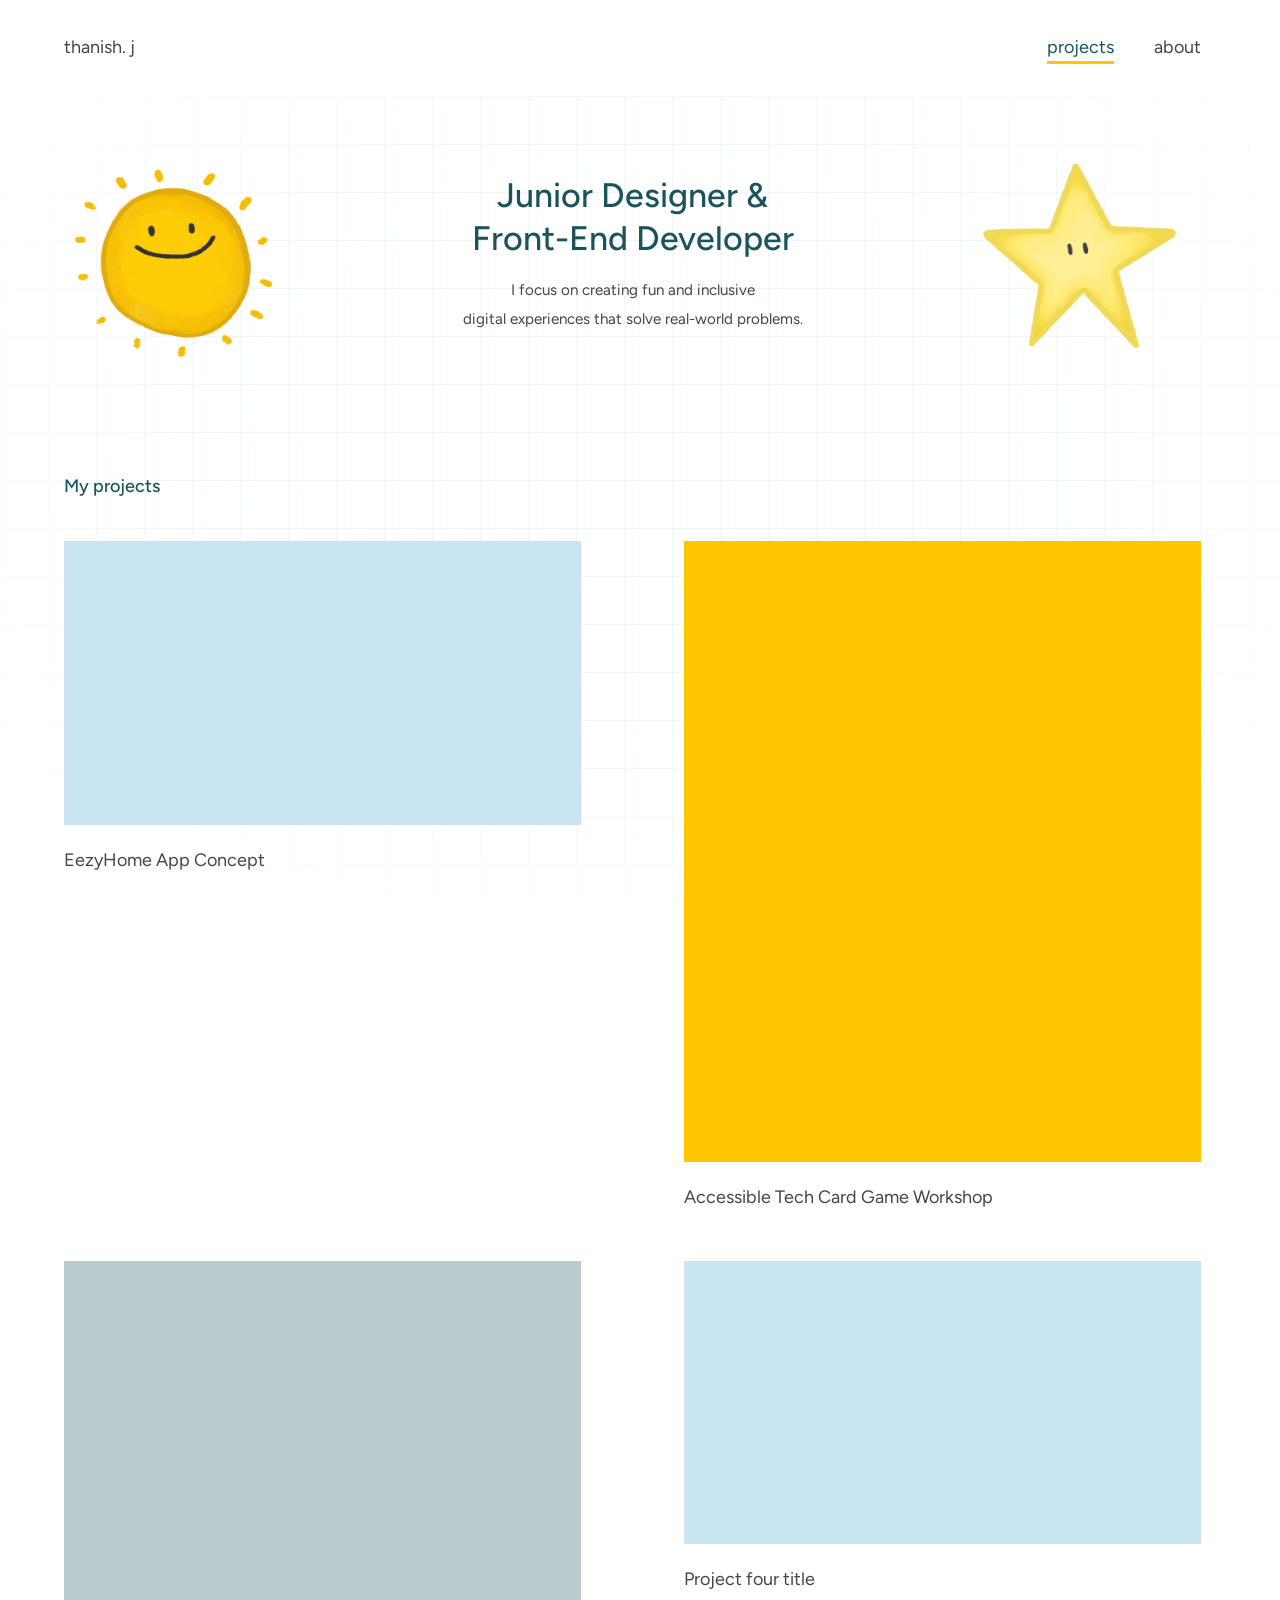
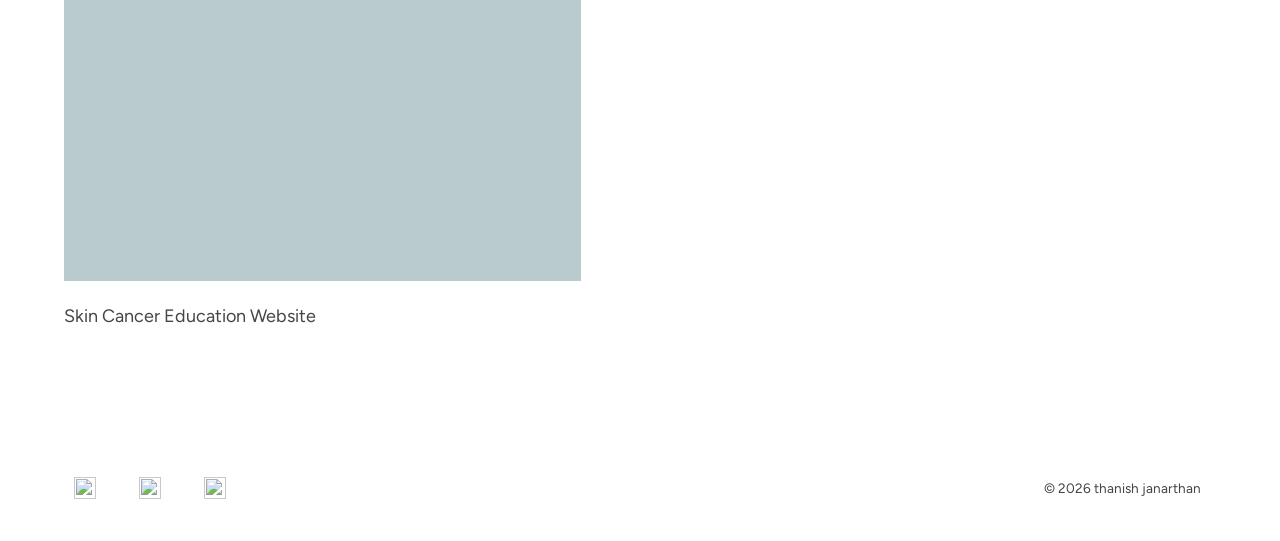
==== web-files/index.html @ 4ce2ab40 "added third project" ====
<!DOCTYPE html>
<html lang="en">
<head>
  <meta charset="UTF-8">
  <meta name="viewport" content="width=device-width, initial-scale=1">
  <title>Thanish Janarthan</title>
  <meta name="description" content="Portfolio 2026 - Thanish Janarthan">
  <link rel="preconnect" href="https://fonts.googleapis.com">
  <link rel="preconnect" href="https://fonts.gstatic.com" crossorigin>
  <link href="https://fonts.googleapis.com/css2?family=Figtree:ital,wght@0,300..900;1,300..900&family=Google+Sans:ital,opsz,wght@0,17..18,400..700;1,17..18,400..700&display=swap" rel="stylesheet">
  <link rel="stylesheet" href="style.css">
  <script>document.documentElement.classList.add('js');</script>
</head>
<body>

  <header class="top">
    <a class="name" href="index.html">Thanish. J</a>
    <button type="button" class="nav-toggle" aria-expanded="false" aria-controls="site-nav" aria-label="Menu"><span class="bars" aria-hidden="true"></span></button>
    <nav id="site-nav" aria-label="Main">
      <a href="index.html#work" aria-current="page">Projects</a>
      <a href="about.html">About</a>
    </nav>
  </header>

  <main>

    <section class="hero">
      <div class="art" role="img" aria-label="Left illustration placeholder"><img src="images/sun.png" alt="" /></div>
      <div class="hero-text">
        <h1>Junior Designer & <br> Front-End Developer</h1>
        <p>I focus on creating fun and inclusive <br>digital experiences that solve real-world problems.</p>
      </div>
      <div class="art" role="img" aria-label="Right illustration placeholder"><img src="images/star.png" alt="" /></div>
    </section>

    <section id="work" class="work">
      <h2 class="label">My projects</h2>
      <div class="projects">
        <a class="project" href="project-1.html">
          <div class="thumb wide" role="img" aria-label="EezyHome cover"></div>
          <p class="caption">EezyHome App Concept</p>
        </a>
        <a class="project" href="project-2.html">
          <div class="thumb tall" role="img" aria-label="Card game workshop cover"></div>
          <p class="caption">Accessible Tech Card Game Workshop</p>
        </a>
        <a class="project" href="project-3.html">
          <div class="thumb tall teal" role="img" aria-label="Skin cancer education website cover"></div>
          <p class="caption">Skin Cancer Education Website</p>
        </a>
        <a class="project" href="project-4.html">
          <div class="thumb wide" role="img" aria-label="Project four cover"></div>
          <p class="caption">Project four title</p>
        </a>
      </div>
    </section>

  </main>

  <footer class="foot">
    <ul class="social">
      <li><a href="#" aria-label="LinkedIn"><img src="images/logos/linkedin.svg" alt="" width="22" height="22"></a></li>
      <li><a href="#" aria-label="GitHub"><img src="images/logos/github.svg" alt="" width="22" height="22"></a></li>
      <li><a href="mailto:thanishwarj@gmail.com" aria-label="Email"><img src="images/logos/email.svg" alt="" width="22" height="22"></a></li>
    </ul>
    <p>© 2026 Thanish Janarthan</p>
  </footer>

  <script src="nav.js" defer></script>
</body>
</html>
---- web-files/style.css ----
:root {
  --bg: #ffffff;
  --ink: #454545;
  --accent: #1a535c;                /* headings, active links */
  --accent-text: #1a535c;
  --blue: #3da5d9;
  --gold: #fec601;
  --grey: #454545;
  --tint: #c9e5f4;
  --max: 72rem; /* content width */
  --pad: max(clamp(1.25rem, 4vw, 2.75rem), calc((100vw - var(--max)) / 2));
  --display: "Figtree", system-ui, -apple-system, "Segoe UI", sans-serif;   /* h1, h2, big numbers */
  --alt: "Figtree", system-ui, sans-serif;                      /* h3, h4 */
  --body: "Figtree", system-ui, -apple-system, "Segoe UI", sans-serif;
}

/* @media (prefers-color-scheme: dark) {
  :root {
    --bg: #123d44;
    --ink: #f5f5f5;
    --accent: #8fd0f0;
    --accent-text: #8fd0f0;
    --grey: #f5f5f5;
    --tint: #1a535c;
  }
} */

*, *::before, *::after { box-sizing: border-box; }
html { scroll-behavior: smooth; scrollbar-gutter: stable; -webkit-text-size-adjust: 100%; }

body {
  min-height: 100vh;
  min-height: 100dvh;
  display: flex;
  flex-direction: column;
  margin: 0;
  background: var(--bg);
  color: var(--ink);
  font-family: var(--body);
  font-size: 1rem;
  line-height: 1.7;
}


/* Animated background: faint grid that slowly drifts.
   Swap to notebook lines by adding class="bg-notebook" to <body>. */
body { position: relative; isolation: isolate; }
body::before {
  content: "";
  position: fixed; inset: 0; z-index: -1;
  pointer-events: none;
  --cell: 48px;
  background-image:
    linear-gradient(to right, color-mix(in srgb, var(--blue) 10%, transparent) 1px, transparent 1px),
    linear-gradient(to bottom, color-mix(in srgb, var(--blue) 10%, transparent) 1px, transparent 1px);
  background-size: var(--cell) var(--cell);
  animation: drift 40s linear infinite;
  /* fade toward the edges so text stays easy to read */
  -webkit-mask-image: radial-gradient(ellipse at center, #000 35%, transparent 95%);
          mask-image: radial-gradient(ellipse at center, #000 35%, transparent 95%);
}
@keyframes drift {
  from { background-position: 0 0, 0 0; }
  to   { background-position: var(--cell) var(--cell), var(--cell) var(--cell); }
}

/* Notebook variant: ruled lines with a margin line */
body.bg-notebook::before {
  --cell: 36px;
  background-image:
    linear-gradient(to right, transparent calc(var(--pad) - 14px), color-mix(in srgb, #e5484d 35%, transparent) calc(var(--pad) - 14px), color-mix(in srgb, #e5484d 35%, transparent) calc(var(--pad) - 13px), transparent calc(var(--pad) - 13px)),
    linear-gradient(to bottom, transparent calc(var(--cell) - 1px), color-mix(in srgb, var(--blue) 14%, transparent) calc(var(--cell) - 1px));
  background-size: 100% 100%, 100% var(--cell);
  animation: rule-drift 30s linear infinite;
  -webkit-mask-image: none;
          mask-image: none;
}
@keyframes rule-drift {
  from { background-position: 0 0, 0 0; }
  to   { background-position: 0 0, 0 var(--cell); }
}

main { flex: 1; }
.foot { margin-top: auto; }
a { color: inherit; text-decoration: none; }
a:focus-visible { outline: 2px solid var(--accent); outline-offset: 4px; }
p { margin: 0 0 1rem; }
h3, h4 { font-family: var(--alt); }
ul { list-style: none; margin: 0; padding: 0; }

/* Header */
.top {
  display: flex; justify-content: space-between; align-items: center;
  padding: 1.5rem var(--pad);
  text-transform: lowercase;
}
.top nav { display: flex; gap: clamp(1.25rem, 5vw, 2.5rem); }
.top a { padding: .5rem 0; font-weight: 400; font-size: 1.125rem; }
.top a:hover { color: var(--accent-text); }
.top nav a[aria-current="page"] {
  color: var(--accent-text);
  text-decoration: underline 3px var(--gold);
  text-underline-offset: 8px;
}

/* Section label: "+ SELECTED WORK" with corner arrow */
.label {
  display: flex; align-items: center; gap: .5rem;
  margin: 0 0 2.5rem;
  font-family: var(--body); font-weight: 500; font-size: 1.125rem;
  text-transform: none; color: var(--accent-text);
}

/* Hero */
.hero {
  display: flex; align-items: center; justify-content: space-between;
  gap: 2rem;
  padding: clamp(1.5rem, 5vw, 3.5rem) var(--pad) clamp(3rem, 8vw, 6rem);
}
.hero-text { flex: 1 1 32rem; max-width: 28rem; margin: 0 auto; text-align: center; }
.hero h1 {
  margin: 0 0 1rem;
  font-family: var(--display); font-weight: 500;
  font-size: clamp(1.5rem, 3vw, 2.125rem); line-height: 1.25;
  color: var(--accent);
}
.hero p { font-size: .95rem; line-height: 1.9; color: var(--grey); }

.art {
  flex: 0 0 clamp(8rem, 18vw, 14rem);
  aspect-ratio: 1;
  display: grid; place-items: center; text-align: center;
}
.art img { width: 100%; display: block; }

/* Projects */
.work { padding: 0 var(--pad) clamp(4rem, 9vw, 7rem); }
.projects { display: grid; grid-template-columns: 1fr 1fr; gap: 3rem clamp(2rem, 8vw, 7rem); align-items: start; }
.thumb { width: 100%; background: var(--tint); transition: opacity .2s; }
.thumb.wide { aspect-ratio: 480 / 263; }
.thumb.tall { aspect-ratio: 350 / 420; width: 100%; background: var(--gold); }
.thumb.teal { background: color-mix(in srgb, var(--accent) 30%, var(--bg)); }
.thumb img { width: 100%; height: 100%; object-fit: cover; display: block; }
.project:hover .caption { text-decoration: underline 3px var(--gold); text-underline-offset: 6px; }
.caption { margin: 1.25rem 0 0; font-size: 1.125rem; text-transform: none; }

/* Footer */
.foot {
  display: flex; flex-wrap: wrap; justify-content: space-between; gap: 1rem;
  padding: 1.5rem var(--pad) 2rem;
  font-size: .85rem; text-transform: lowercase;
  background-color: var(--bg);
}
.foot ul { display: flex; gap: 1.5rem; }
.foot { align-items: center; }
.foot .social { align-items: center; }
.foot .social a { display: inline-flex; padding: .6rem; }
.foot .social img { width: 22px; height: 22px; display: block; opacity: .85; transition: transform .2s, opacity .2s; }
.foot .social a:hover img, .foot .social a:focus-visible img { transform: translateY(-2px); opacity: 1; }
.foot p { margin: 0; }
.foot a:hover { color: var(--accent-text); }

/* About page */
.about {
  align-content: start;
  display: grid; grid-template-columns: minmax(0, 40rem) 1fr; gap: 3rem;
  padding: clamp(1.5rem, 4vw, 3rem) var(--pad) 5rem;
}
.about h1 {
  margin: 0 0 1.5rem;
  font-family: var(--display); font-weight: 400;
  font-size: clamp(1.75rem, 4vw, 2.25rem); line-height: 1.2;
  color: var(--accent);
}

.about-text { display: flex; flex-direction: column; justify-content: center; }

.about-text p { line-height: 1.8; }
.touch { margin-top: 3.5rem; margin-bottom: 1rem; }
.links { display: flex; flex-wrap: wrap; gap: 1.25rem; }
.links a { color: var(--accent-text); }
.links a:hover { text-decoration: underline 3px var(--gold); text-underline-offset: 5px; }
.links .resume { font-weight: 700;}

/* Photo placeholder */
.portrait { justify-self: center;}
.portrait-ph, .portrait img {
  width: 100%; aspect-ratio: 7 / 8;
  display: grid; place-items: center;
  object-fit: cover;
}



/* ===== Case study pages ===== */
.cs-hero { padding: clamp(1.5rem, 4vw, 3rem) var(--pad) 2rem; }
.cs-hero .eyebrow { margin: 0 0 .75rem; color: var(--accent-text); }
.cs-hero h1 {
  margin: 0 0 1rem; max-width: 20ch;
  font-family: var(--display); font-weight: 400;
  font-size: clamp(2rem, 5vw, 3.25rem); line-height: 1.1;
  color: var(--accent);
}
.cs-sub { max-width: 40rem; margin: 0; font-size: 1.25rem; line-height: 1.6; }

.facts {
  display: grid; grid-template-columns: repeat(4, 1fr); gap: 1.5rem;
  margin: 2.5rem 0 0; padding: 1.5rem 0;
}
.facts dt { margin: 0 0 .15rem; font-size: .85rem; color: var(--accent-text); }
.facts dd { margin: 0; }

.tldr {
  margin: 2rem 0 0; max-width: 46rem;
  padding: 1rem 1.25rem;
  background: color-mix(in srgb, var(--gold) 20%, var(--bg));
  border-left: 4px solid var(--gold);
  font-size: 1.125rem; line-height: 1.6;
}
.tldr strong { font-family: var(--display); font-weight: 500; color: var(--accent); }

/* Image placeholders (swap for <img>) */
.ph, .shot img, .cs-cover img {
  display: grid; place-items: center; width: 100%;
  background: var(--tint); color: var(--accent-text); font-size: .85rem;
  object-fit: cover;
}
.cs-cover { margin: 0; padding: 0 var(--pad) 1rem; }
.cs-cover .ph, .cs-cover img { aspect-ratio: 16 / 9; }
.shot { margin: 0; }
.shot .ph, .shot img { aspect-ratio: 4 / 3; }
.shot figcaption { margin-top: .5rem; font-size: .9rem; color: var(--grey); }

/* Sections: heading on the left, content on the right (easy to scan) */
.cs-section {
  display: grid; grid-template-columns: 11rem minmax(0, 1fr); gap: 2rem;
  padding: 2.5rem var(--pad);
}
.cs-section > h2 {
  margin: 0; font-family: var(--display); font-weight: 500;
  font-size: 1.25rem; line-height: 1.3; color: var(--accent);
}
.cs-body { max-width: 44rem; }
.cs-body > p { line-height: 1.8; }
.cs-body ul { margin: 0 0 1rem; }
.cs-body li { position: relative; padding-left: 1.25rem; margin-bottom: .6rem; line-height: 1.7; }
.cs-body li::before { content: ""; position: absolute; left: 0; top: .7em; width: .5rem; height: .5rem; border-radius: 50%; background: var(--gold); }
.quote { margin: 1.25rem 0 0; padding-left: 1.25rem; border-left: 4px solid var(--blue); font-size: 1.125rem; }

/* Process steps */
.steps { display: grid; grid-template-columns: repeat(2, 1fr); gap: 1.25rem; counter-reset: step; }
.step { counter-increment: step; padding: 1.25rem; background: var(--bg); border: 1px solid color-mix(in srgb, var(--ink) 15%, transparent); }
.step::before {
  content: counter(step);
  display: grid; place-items: center; width: 2rem; height: 2rem; margin-bottom: .75rem;
  border-radius: 50%; background: var(--gold); color: #1a1a1a; font-family: var(--display);
}
.step h3 { margin: 0 0 .25rem; font-family: var(--alt); font-weight: 400; font-size: 1.125rem; color: var(--accent); }
.step p { margin: 0; line-height: 1.6; }

.shots { display: grid; grid-template-columns: repeat(2, 1fr); gap: 1.25rem; margin-bottom: 1.5rem; }

/* Results */
.stats { display: grid; grid-template-columns: repeat(3, 1fr); gap: 1.25rem; margin-bottom: 1.25rem; }
.stat { padding: 1.25rem; background: var(--bg); border: 1px solid color-mix(in srgb, var(--ink) 15%, transparent); }
.stat strong { display: block; font-family: var(--display); font-weight: 400; font-size: 2.25rem; line-height: 1.1; color: var(--accent); }
.stat span { font-size: .95rem; }

/* Next project */
.cs-next { padding: 3rem var(--pad) 4rem; }
.cs-next .label { margin-bottom: 1rem; }
.cs-next a.big {
  font-family: var(--display); font-size: clamp(1.5rem, 4vw, 2.5rem); color: var(--accent);
  text-decoration: underline 3px var(--gold); text-underline-offset: 8px;
}
.cs-next .back { display: block; margin-top: 1.5rem; }

@media (max-width: 800px) {
  .facts { grid-template-columns: repeat(2, 1fr); }
  .cs-section { grid-template-columns: 1fr; gap: 1rem; }
  .steps, .shots, .stats { grid-template-columns: 1fr; }
}

@media (prefers-reduced-motion: reduce) {
  html { scroll-behavior: auto; }
  body::before { animation: none; }
  .thumb { transition: none; }
}
/* Case study modifiers */
.shots.three { grid-template-columns: repeat(3, 1fr); }
.steps.stack { grid-template-columns: 1fr; }
@media (max-width: 800px) { .shots.three { grid-template-columns: 1fr; } }

/* Arrows on the Next project section */
.cs-next a.big::after {
  content: "\2192"; display: inline-block; margin-left: .6rem;
  text-decoration: none; transition: transform .2s;
}
.cs-next a.big:hover::after, .cs-next a.big:focus-visible::after { transform: translateX(6px); }
.cs-next .back::before {
  content: "\2190"; display: inline-block; margin-right: .5rem; transition: transform .2s;
}
.cs-next .back:hover::before, .cs-next .back:focus-visible::before { transform: translateX(-6px); }
.cs-next .back:hover { color: var(--accent-text); }
@media (prefers-reduced-motion: reduce) {
  .cs-next a.big::after, .cs-next .back::before, .foot .social img { transition: none; }
}
/* Tools I use: icon buttons with a label that pops up on hover, focus or click */
.tools { display: flex; flex-wrap: wrap; gap: .75rem; margin: 0 0 1rem; }
.tool {
  position: relative;
  display: grid; place-items: center;
  width: 3.25rem; height: 3.25rem; padding: 0;
  background: var(--bg);
  border: 1px solid color-mix(in srgb, var(--ink) 18%, transparent);
  border-radius: 14px;
  cursor: pointer;
  transition: transform .2s, border-color .2s;
}
.tool:hover, .tool:focus-visible, .tool.open { transform: translateY(-2px); border-color: var(--accent); }
.tool img { display: block; width: 28px; height: 28px; }
.tool .tip {
  position: absolute; left: 50%; bottom: calc(100% + 10px);
  transform: translate(-50%, 4px);
  padding: .25rem .7rem;
  background: var(--accent); color: #fff;
  border-radius: 8px; font-family: var(--body); font-size: .85rem; line-height: 1.5; white-space: nowrap;
  opacity: 0; pointer-events: none;
  transition: opacity .15s, transform .15s;
}
.tool .tip::after {
  content: ""; position: absolute; top: 100%; left: 50%; transform: translateX(-50%);
  border: 5px solid transparent; border-top-color: var(--accent);
}
.tool:hover .tip, .tool:focus-visible .tip, .tool.open .tip { opacity: 1; transform: translate(-50%, 0); }
@media (prefers-reduced-motion: reduce) {
  .tool, .tool .tip { transition: none; }
}

/* ===== Responsive ===== */
/* Touch devices: no sticky hover state on tool buttons; tapping toggles the label */
@media (hover: none) {
  .tool:not(.open):hover { transform: none; border-color: color-mix(in srgb, var(--ink) 18%, transparent); }
  .tool:not(.open):hover .tip { opacity: 0; transform: translate(-50%, 4px); }
}

/* Tablet and phone */
@media (max-width: 800px) {
  .top { padding-top: 1rem; padding-bottom: 1rem; }

  /* Hero: two illustrations on the first row, text underneath */
  .hero { display: grid; grid-template-columns: 1fr 1fr; gap: 1rem 1.5rem; align-items: center; padding-bottom: 3rem; }
  .hero .art { width: min(7.5rem, 100%); }
  .hero .art:first-child { justify-self: start; }
  .hero .art:last-child { justify-self: end; }
  .hero-text { grid-column: 1 / -1; grid-row: 2; max-width: none; margin: 0; }

  /* Projects: single column */
  .projects { grid-template-columns: 1fr; gap: 2.5rem; }
  .thumb.tall { aspect-ratio: 4 / 3; }

  /* About: photo first, smaller */
  .about { grid-template-columns: 1fr; gap: 2rem; padding-bottom: 3.5rem; }
  .portrait { order: -1; justify-self: center; width: 100% }
  .touch { margin-top: 2.5rem; }

  /* Case studies */
  .cs-hero { padding-bottom: 1rem; }
  .facts { margin-top: 1.5rem; gap: 1.25rem 1rem; }
  .cs-section { padding-top: 1.75rem; padding-bottom: 1.75rem; }
  .cs-next { padding: 2rem var(--pad) 3rem; }

  /* Three screens: swipe sideways instead of a long stack */
  .shots.three {
    display: flex;
    gap: 1rem;
    overflow-x: auto;
    scroll-snap-type: x mandatory;

    margin-inline: calc(var(--pad) * -1);  /* cancels the section padding so the strip can reach the screen edges */
    padding: 0 var(--pad) .5rem;           /* puts the first image back in line with the h2 */
    scroll-padding-inline: var(--pad);     /* makes the snap point match, so the first image doesn't jump to the edge */
    scrollbar-width: thin;
  }

  .shots.three .shot {
    flex: 0 0 72%;
    scroll-snap-align: start;
  }
}

/* Small phones */
@media (max-width: 480px) {
  .top nav { gap: 1.25rem; }
  .tldr { font-size: 1.0625rem; padding: .9rem 1rem; }
  .stat strong { font-size: 2rem; }
  .foot { flex-direction: column; justify-content: center; text-align: center; gap: .5rem; }
  .foot ul { gap: .75rem; justify-content: center; }
}


/* ===== Hamburger menu (phones) ===== */
.top { position: relative; z-index: 20; background-color: var(--bg); }

.nav-toggle {
  display: none;
  width: 2.75rem; height: 2.75rem; margin-right: -.5rem; padding: 0;
  place-items: center;
  background: none; border: 0; color: var(--ink); cursor: pointer;
}
.nav-toggle:focus-visible { outline: 2px solid var(--accent); outline-offset: 2px; border-radius: 8px; }
.nav-toggle .bars,
.nav-toggle .bars::before,
.nav-toggle .bars::after {
  display: block; width: 1.5rem; height: 2px;
  background: currentColor; border-radius: 2px;
  transition: transform .25s, background .2s;
}
.nav-toggle .bars { position: relative; }
.nav-toggle .bars::before, .nav-toggle .bars::after { content: ""; position: absolute; left: 0; }
.nav-toggle .bars::before { top: -7px; }
.nav-toggle .bars::after  { top: 7px; }

/* Hamburger turns into an X when open */
.top.open .nav-toggle .bars { background: transparent; }
.top.open .nav-toggle .bars::before { transform: translateY(7px) rotate(45deg); }
.top.open .nav-toggle .bars::after  { transform: translateY(-7px) rotate(-45deg); }

@media (max-width: 640px) {
  /* Only collapse the menu when JavaScript is available; otherwise links stay visible */
  .js .nav-toggle { display: grid; }
  .js .top nav {
    position: absolute; top: 100%; left: 0; right: 0;
    flex-direction: column; gap: 0;
    padding: .25rem var(--pad) 1rem;
    background: var(--bg);
    border-top: 1px solid color-mix(in srgb, var(--ink) 12%, transparent);
    border-bottom: 1px solid color-mix(in srgb, var(--ink) 12%, transparent);
    box-shadow: 0 14px 24px rgba(0, 0, 0, .06);
    opacity: 0; visibility: hidden; transform: translateY(-8px);
    transition: opacity .2s, transform .2s, visibility 0s .2s;
  }
  .js .top.open nav { opacity: 1; visibility: visible; transform: none; transition-delay: 0s; }
  .js .top nav a { padding: .9rem 0; font-size: 1.125rem; }
  /* .js .top nav a + a { border-top: 1px solid color-mix(in srgb, var(--ink) 10%, transparent); } */
}

@media (prefers-reduced-motion: reduce) {
  .nav-toggle .bars, .nav-toggle .bars::before, .nav-toggle .bars::after,
  .js .top nav { transition: none; }
}
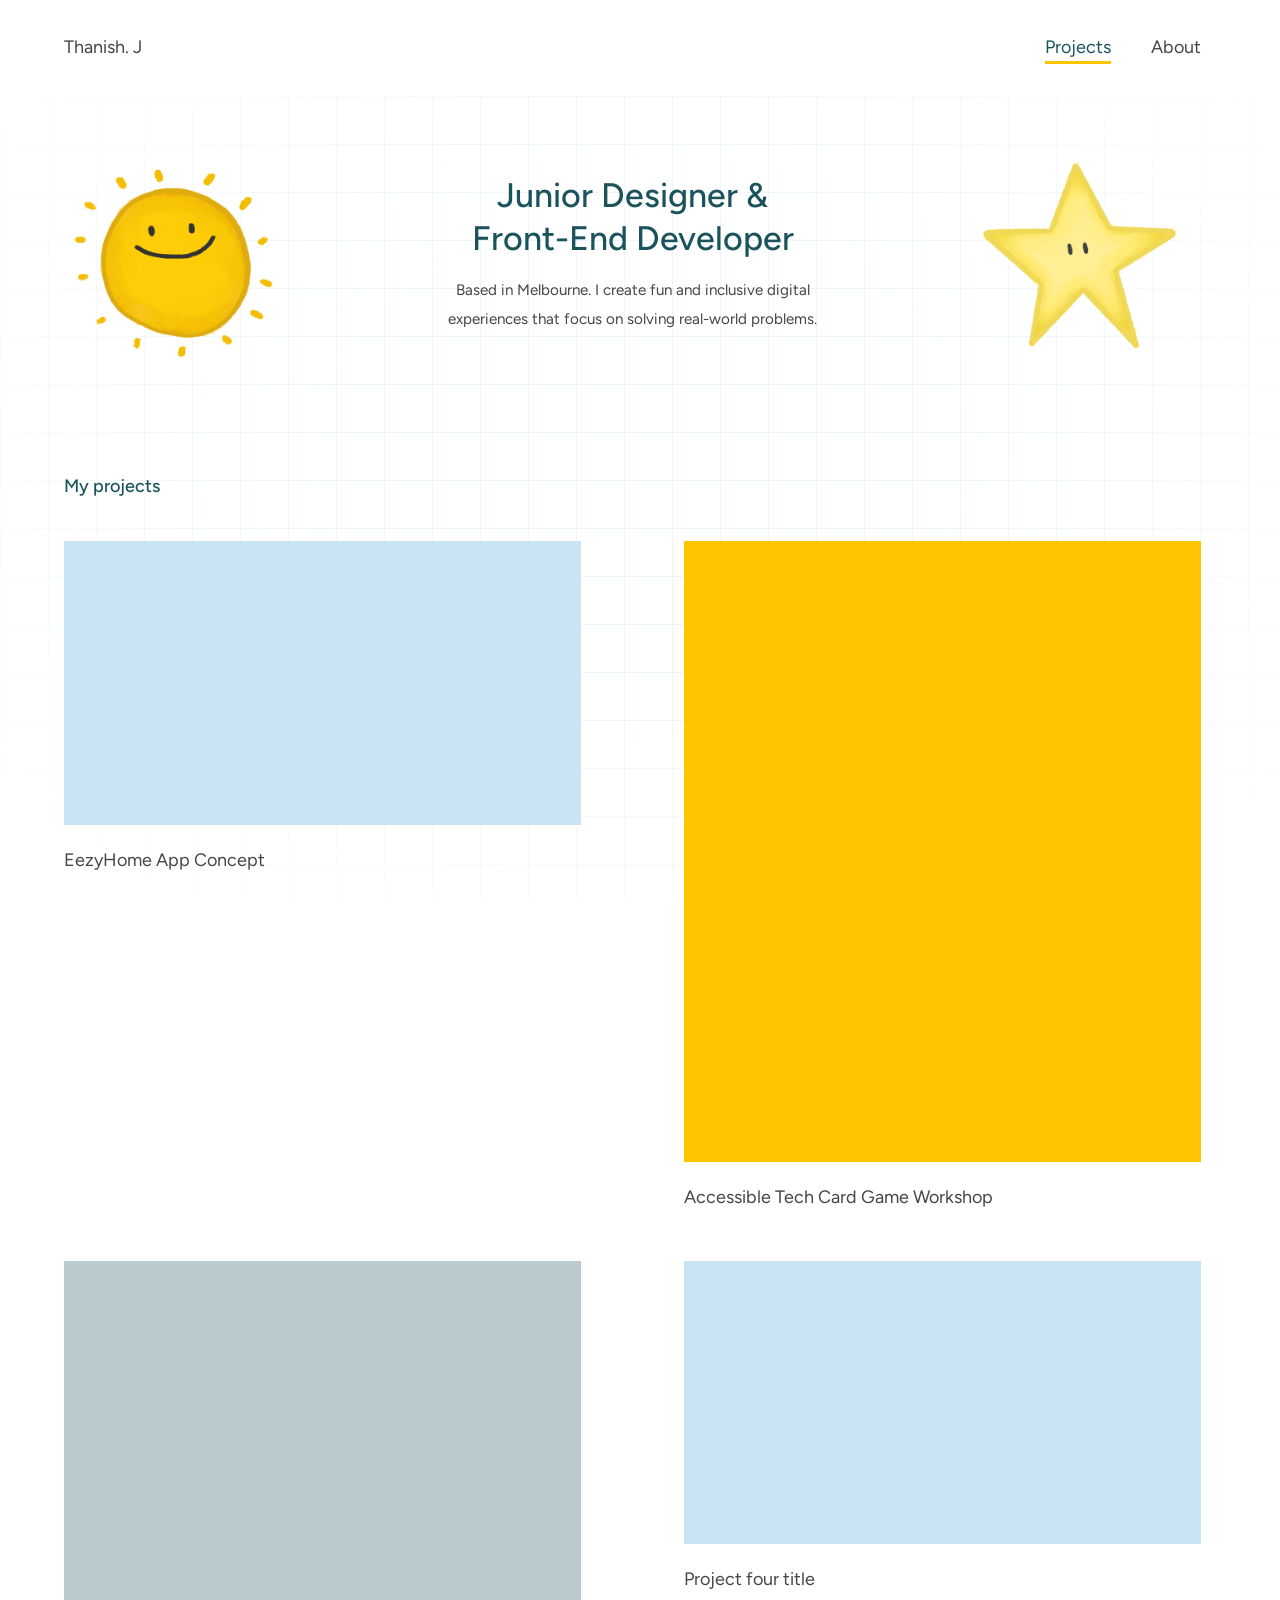
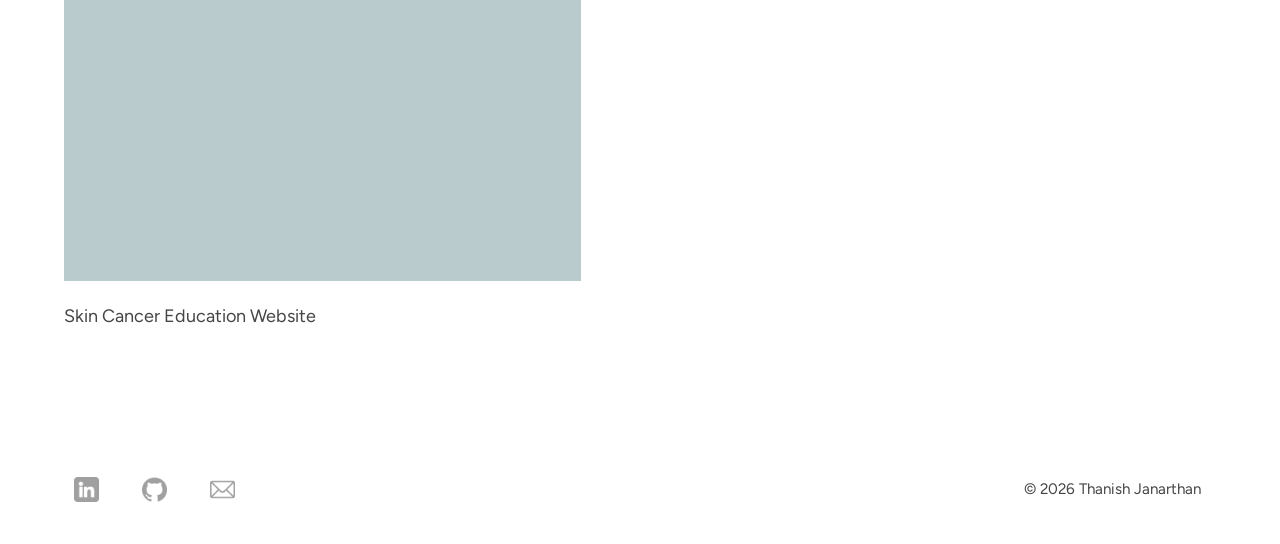
==== commit 389bdda3: "improved about section + added temporary logos" ====
--- a/web-files/index.html
+++ b/web-files/index.html
@@ -28,7 +28,7 @@
       <div class="art" role="img" aria-label="Left illustration placeholder"><img src="images/sun.png" alt="" /></div>
       <div class="hero-text">
         <h1>Junior Designer & <br> Front-End Developer</h1>
-        <p>I focus on creating fun and inclusive <br>digital experiences that solve real-world problems.</p>
+        <p>Based in Melbourne. I create fun and inclusive digital <br> experiences that focus on solving real-world problems.</p>
       </div>
       <div class="art" role="img" aria-label="Right illustration placeholder"><img src="images/star.png" alt="" /></div>
     </section>
@@ -59,9 +59,9 @@
 
   <footer class="foot">
     <ul class="social">
-      <li><a href="#" aria-label="LinkedIn"><img src="images/logos/linkedin.svg" alt="" width="22" height="22"></a></li>
-      <li><a href="#" aria-label="GitHub"><img src="images/logos/github.svg" alt="" width="22" height="22"></a></li>
-      <li><a href="mailto:thanishwarj@gmail.com" aria-label="Email"><img src="images/logos/email.svg" alt="" width="22" height="22"></a></li>
+      <li><a href="#" aria-label="LinkedIn"><img src="images/logos/linkedin.png" alt="a greyscale linkedin icon" ></a></li>
+      <li><a href="#" aria-label="GitHub"><img src="images/logos/github.png" alt="a greyscale github icon" ></a></li>
+      <li><a href="mailto:thanishwarj@gmail.com" aria-label="Email"><img src="images/logos/mail.png" alt="a greyscale email icon" ></a></li>
     </ul>
     <p>© 2026 Thanish Janarthan</p>
   </footer>
--- a/web-files/style.css
+++ b/web-files/style.css
@@ -92,7 +92,6 @@
 .top {
   display: flex; justify-content: space-between; align-items: center;
   padding: 1.5rem var(--pad);
-  text-transform: lowercase;
 }
 .top nav { display: flex; gap: clamp(1.25rem, 5vw, 2.5rem); }
 .top a { padding: .5rem 0; font-weight: 400; font-size: 1.125rem; }
@@ -148,16 +147,16 @@
 .foot {
   display: flex; flex-wrap: wrap; justify-content: space-between; gap: 1rem;
   padding: 1.5rem var(--pad) 2rem;
-  font-size: .85rem; text-transform: lowercase;
+  font-size: .85rem;
   background-color: var(--bg);
 }
 .foot ul { display: flex; gap: 1.5rem; }
 .foot { align-items: center; }
 .foot .social { align-items: center; }
 .foot .social a { display: inline-flex; padding: .6rem; }
-.foot .social img { width: 22px; height: 22px; display: block; opacity: .85; transition: transform .2s, opacity .2s; }
+.foot .social img { width: 25px; height: 25px; display: block; opacity: .85; transition: transform .2s, opacity .2s; }
 .foot .social a:hover img, .foot .social a:focus-visible img { transform: translateY(-2px); opacity: 1; }
-.foot p { margin: 0; }
+.foot p { margin: 0; font-size: 0.95rem;}
 .foot a:hover { color: var(--accent-text); }
 
 /* About page */
@@ -306,19 +305,30 @@
   .cs-next a.big::after, .cs-next .back::before, .foot .social img { transition: none; }
 }
 /* Tools I use: icon buttons with a label that pops up on hover, focus or click */
-.tools { display: flex; flex-wrap: wrap; gap: .75rem; margin: 0 0 1rem; }
+.tools { display: flex; flex-wrap: wrap; gap: .85rem; margin: 0 0 1rem; }
 .tool {
+  --r: 0deg;
   position: relative;
   display: grid; place-items: center;
-  width: 3.25rem; height: 3.25rem; padding: 0;
+  width: 3.5rem; height: 3.5rem; padding: .55rem;
   background: var(--bg);
-  border: 1px solid color-mix(in srgb, var(--ink) 18%, transparent);
-  border-radius: 14px;
+  border: 2px solid var(--accent);
+  border-radius: 16px;
+  box-shadow: 3px 3px 0 var(--accent);
   cursor: pointer;
-  transition: transform .2s, border-color .2s;
-}
-.tool:hover, .tool:focus-visible, .tool.open { transform: translateY(-2px); border-color: var(--accent); }
-.tool img { display: block; width: 28px; height: 28px; }
+  transform: rotate(var(--r));
+  transition: transform .3s cubic-bezier(.34, 1.56, .64, 1), box-shadow .2s;
+}
+/* Sticker-style tilt: each tile leans a little differently */
+.tools li:nth-child(odd)  .tool { --r: -3deg; }
+.tools li:nth-child(even) .tool { --r: 2.5deg; }
+.tools li:nth-child(3n)   .tool { --r: -1.5deg; }
+.tool:hover, .tool:focus-visible, .tool.open {
+  transform: rotate(0deg) translateY(-6px) scale(1.1);
+  box-shadow: 5px 6px 0 var(--accent);
+  z-index: 2;
+}
+.tool img { display: block; width: 100%; height: 100%; object-fit: contain; }
 .tool .tip {
   position: absolute; left: 50%; bottom: calc(100% + 10px);
   transform: translate(-50%, 4px);
@@ -340,7 +350,7 @@
 /* ===== Responsive ===== */
 /* Touch devices: no sticky hover state on tool buttons; tapping toggles the label */
 @media (hover: none) {
-  .tool:not(.open):hover { transform: none; border-color: color-mix(in srgb, var(--ink) 18%, transparent); }
+  .tool:not(.open):hover { transform: rotate(var(--r)); box-shadow: 3px 3px 0 var(--accent); }
   .tool:not(.open):hover .tip { opacity: 0; transform: translate(-50%, 4px); }
 }
 
@@ -394,7 +404,7 @@
   .top nav { gap: 1.25rem; }
   .tldr { font-size: 1.0625rem; padding: .9rem 1rem; }
   .stat strong { font-size: 2rem; }
-  .foot { flex-direction: column; justify-content: center; text-align: center; gap: .5rem; }
+  .foot { flex-direction: column; justify-content: center; text-align: center; gap: 1.5rem; }
   .foot ul { gap: .75rem; justify-content: center; }
 }
 
@@ -448,4 +458,25 @@
 @media (prefers-reduced-motion: reduce) {
   .nav-toggle .bars, .nav-toggle .bars::before, .nav-toggle .bars::after,
   .js .top nav { transition: none; }
-}+}
+
+/* Tool groups on the About page */
+/* Tools: their own section under the intro and photo, groups stacked */
+.about-tools { grid-column: 1 / -1; }
+.about-tools .label { margin-bottom: 1.25rem; }
+.tools-intro { margin: 0 0 1.75rem; color: var(--grey); font-size: .95rem; }
+
+/* Tool cards: one colourful card per group */
+.tool-groups { display: grid; grid-template-columns: repeat(auto-fit, minmax(18rem, 1fr)); gap: 2rem; }
+.tool-group {
+  position: relative;
+  padding: 1.25rem 1.25rem 1.5rem;
+  border-radius: 22px;
+  background: color-mix(in srgb, var(--blue) 14%, var(--bg));
+}
+.tool-group:nth-child(2) { background: color-mix(in srgb, var(--gold) 24%, var(--bg)); }
+.tool-group:nth-child(3) { background: color-mix(in srgb, var(--accent) 13%, var(--bg)); }
+
+.tool-group h3 { margin: 0; font-size: 1.25rem; font-weight: 600; color: var(--accent); margin-bottom: 1.5rem;}
+.tool-tag { margin: .1rem 0 1.5rem; font-size: .9rem; color: var(--grey); }
+.tool-group .tools { margin: 0; }
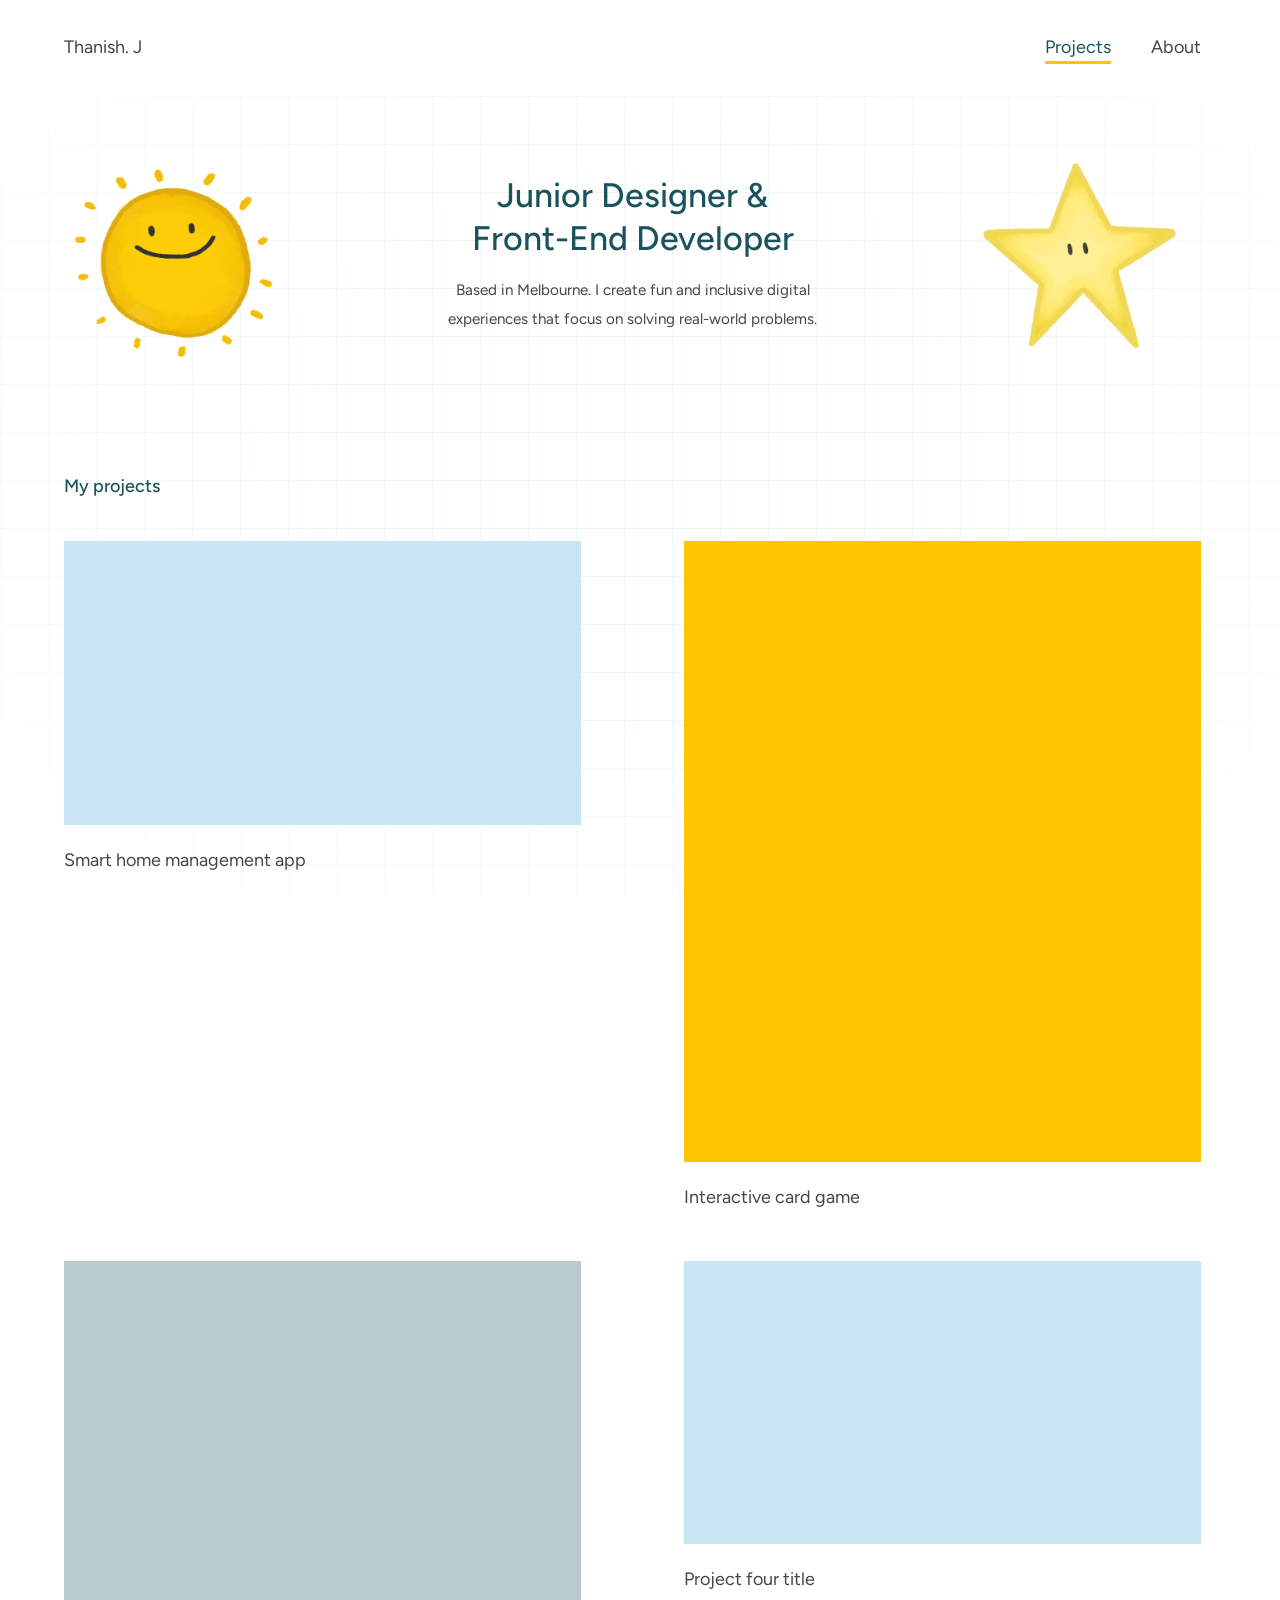
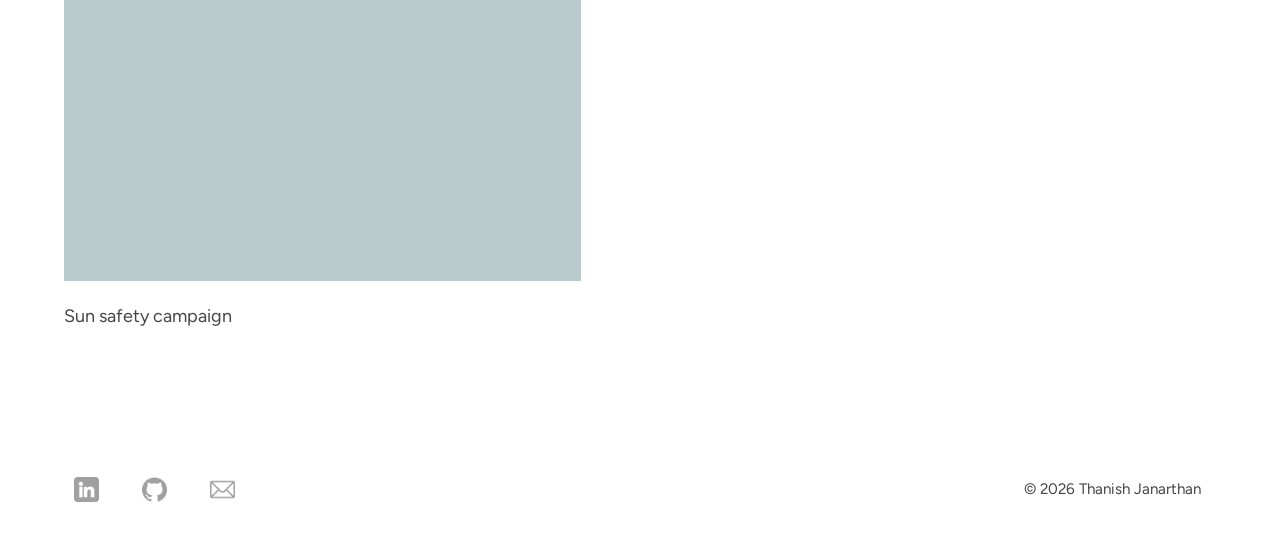
==== commit 78167df4: "edited content on project 1 and 2 and added CTA for navigating to about page" ====
--- a/web-files/index.html
+++ b/web-files/index.html
@@ -28,7 +28,7 @@
       <div class="art" role="img" aria-label="Left illustration placeholder"><img src="images/sun.png" alt="" /></div>
       <div class="hero-text">
         <h1>Junior Designer & <br> Front-End Developer</h1>
-        <p>Based in Melbourne. I create fun and inclusive digital <br> experiences that focus on solving real-world problems.</p>
+        <p>Based in Melbourne. I create fun and inclusive digital experiences that focus on solving real-world problems.</p>
       </div>
       <div class="art" role="img" aria-label="Right illustration placeholder"><img src="images/star.png" alt="" /></div>
     </section>
@@ -38,15 +38,15 @@
       <div class="projects">
         <a class="project" href="project-1.html">
           <div class="thumb wide" role="img" aria-label="EezyHome cover"></div>
-          <p class="caption">EezyHome App Concept</p>
+          <p class="caption">Smart home management app</p>
         </a>
         <a class="project" href="project-2.html">
           <div class="thumb tall" role="img" aria-label="Card game workshop cover"></div>
-          <p class="caption">Accessible Tech Card Game Workshop</p>
+          <p class="caption">Interactive card game</p>
         </a>
         <a class="project" href="project-3.html">
           <div class="thumb tall teal" role="img" aria-label="Skin cancer education website cover"></div>
-          <p class="caption">Skin Cancer Education Website</p>
+          <p class="caption">Sun safety campaign</p>
         </a>
         <a class="project" href="project-4.html">
           <div class="thumb wide" role="img" aria-label="Project four cover"></div>
--- a/web-files/style.css
+++ b/web-files/style.css
@@ -116,7 +116,7 @@
   gap: 2rem;
   padding: clamp(1.5rem, 5vw, 3.5rem) var(--pad) clamp(3rem, 8vw, 6rem);
 }
-.hero-text { flex: 1 1 32rem; max-width: 28rem; margin: 0 auto; text-align: center; }
+.hero-text { flex: 1 1 32rem; max-width: 26rem; margin: 0 auto; text-align: center; }
 .hero h1 {
   margin: 0 0 1rem;
   font-family: var(--display); font-weight: 500;
@@ -358,12 +358,12 @@
 @media (max-width: 800px) {
   .top { padding-top: 1rem; padding-bottom: 1rem; }
 
-  /* Hero: two illustrations on the first row, text underneath */
-  .hero { display: grid; grid-template-columns: 1fr 1fr; gap: 1rem 1.5rem; align-items: center; padding-bottom: 3rem; }
-  .hero .art { width: min(7.5rem, 100%); }
+  /* Hero: sun top-left, text in the middle, star bottom-right */
+  .hero { display: grid; grid-template-columns: 1fr; gap: 1.25rem; align-items: center; padding-bottom: 3rem; }
+  .hero .art { width: min(6.5rem, 40%); }
   .hero .art:first-child { justify-self: start; }
   .hero .art:last-child { justify-self: end; }
-  .hero-text { grid-column: 1 / -1; grid-row: 2; max-width: none; margin: 0; }
+  .hero-text { max-width: none; margin: 0; }
 
   /* Projects: single column */
   .projects { grid-template-columns: 1fr; gap: 2.5rem; }
@@ -479,4 +479,48 @@
 
 .tool-group h3 { margin: 0; font-size: 1.25rem; font-weight: 600; color: var(--accent); margin-bottom: 1.5rem;}
 .tool-tag { margin: .1rem 0 1.5rem; font-size: .9rem; color: var(--grey); }
-.tool-group .tools { margin: 0; }+.tool-group .tools { margin: 0; }
+
+/* Floating "Want to connect?" button (project pages) */
+.connect-fab {
+  position: fixed; z-index: 30;
+  right: 1.25rem; bottom: max(1.25rem, env(safe-area-inset-bottom));
+  width: 3.5rem; height: 3.5rem;
+}
+.connect-icon {
+  display: grid; place-items: center; width: 100%; height: 100%;
+  border-radius: 50%;
+  background: var(--accent); color: #fff;
+  box-shadow: 0 8px 18px rgba(0, 0, 0, .18);
+  transition: transform .3s cubic-bezier(.34, 1.56, .64, 1);
+}
+.connect-icon svg { width: 1.6rem; height: 1.6rem; }
+.connect-fab:hover .connect-icon, .connect-fab:focus-visible .connect-icon { transform: scale(1.08) rotate(-6deg); }
+.connect-fab:focus-visible { outline: 3px solid var(--gold); outline-offset: 4px; border-radius: 50%; }
+
+.connect-bubble {
+  position: absolute; right: calc(100% + .9rem); top: 50%;
+  padding: .55rem 1rem;
+  background: var(--bg); color: var(--ink);
+  border: 2px solid var(--accent); border-radius: 14px;
+  font-weight: 500; white-space: nowrap;
+  box-shadow: 0 6px 14px rgba(0, 0, 0, .12);
+  opacity: 0; visibility: hidden; pointer-events: none;
+  transform: translate(10px, -50%) scale(.95);
+  transition: opacity .2s, transform .25s cubic-bezier(.34, 1.56, .64, 1), visibility 0s .25s;
+}
+.connect-bubble::after {   /* little tail pointing at the button */
+  content: ""; position: absolute; right: -7px; top: 50%;
+  width: 10px; height: 10px; margin-top: -5px;
+  background: var(--bg);
+  border-top: 2px solid var(--accent); border-right: 2px solid var(--accent);
+  transform: rotate(45deg);
+}
+.connect-fab.show .connect-bubble,
+.connect-fab:hover .connect-bubble,
+.connect-fab:focus-visible .connect-bubble {
+  opacity: 1; visibility: visible; transform: translate(0, -50%) scale(1); transition-delay: 0s;
+}
+@media (prefers-reduced-motion: reduce) {
+  .connect-icon, .connect-bubble { transition: none; }
+}
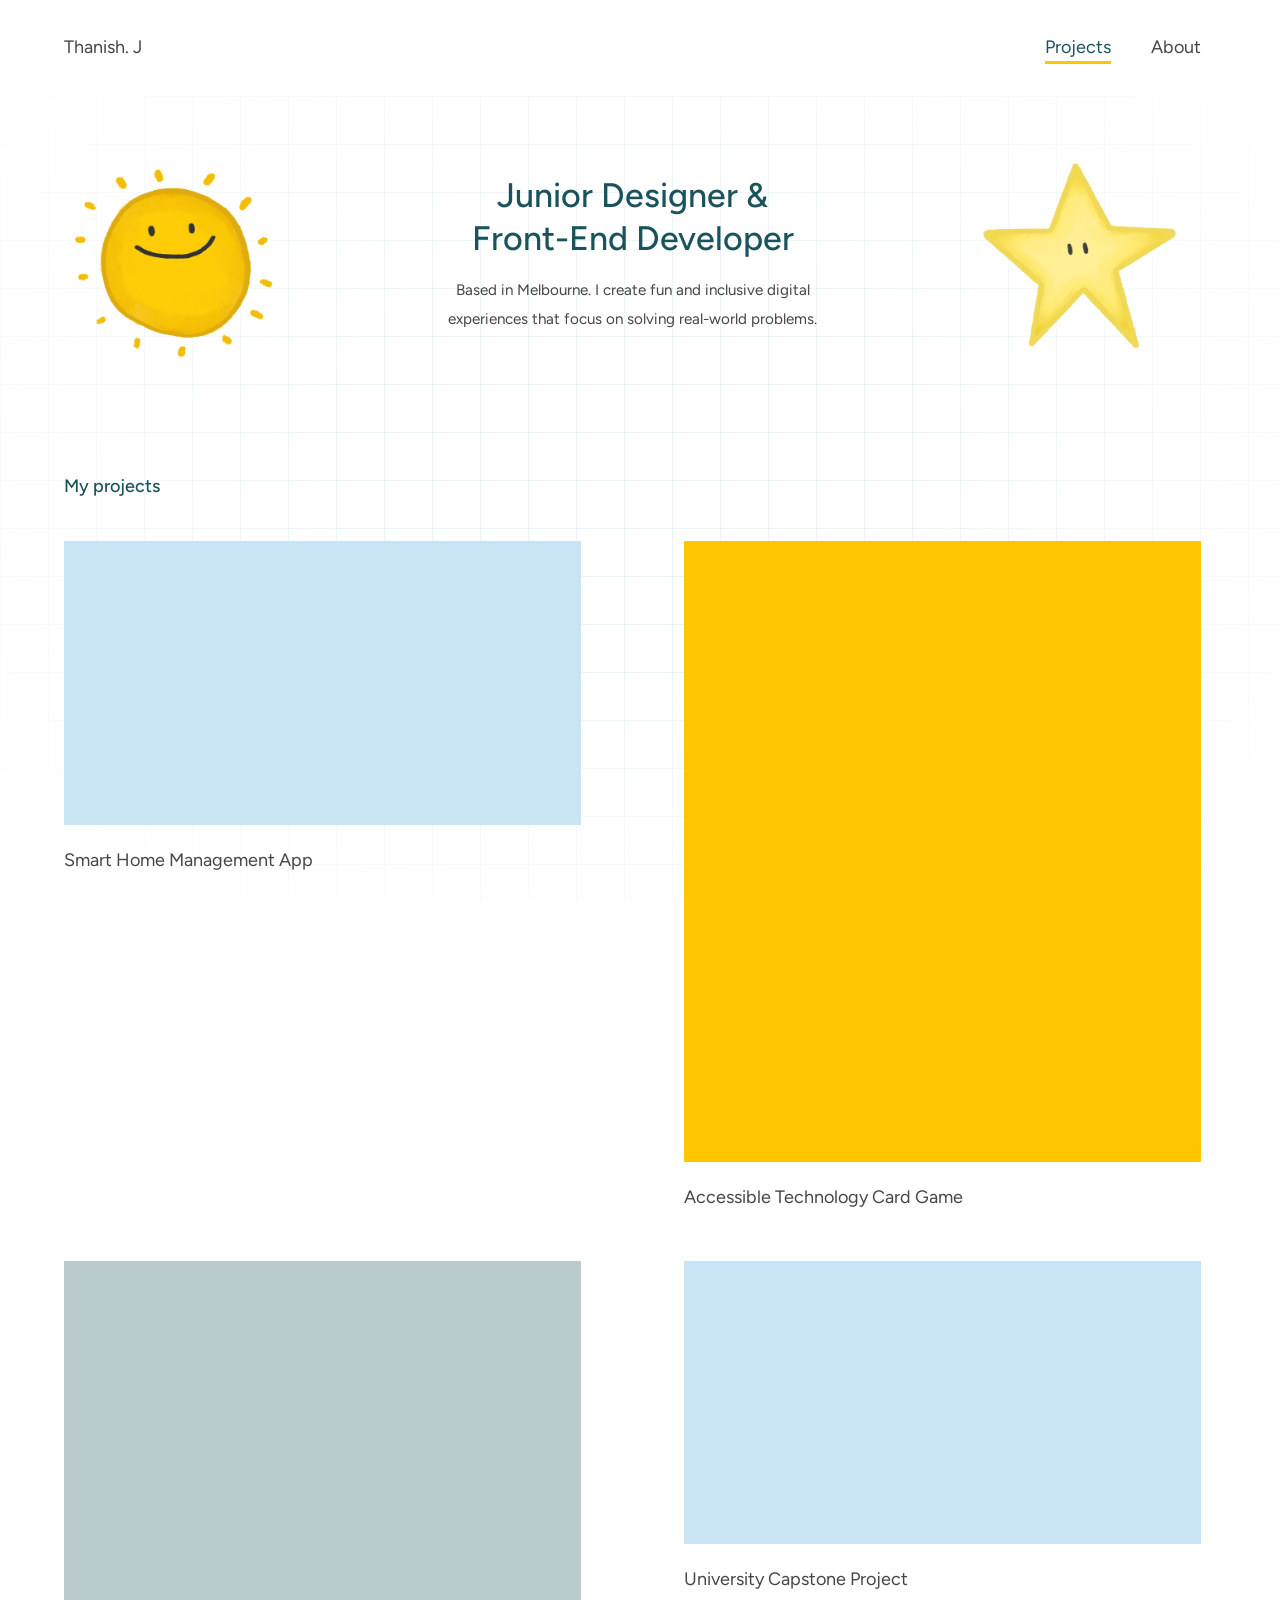
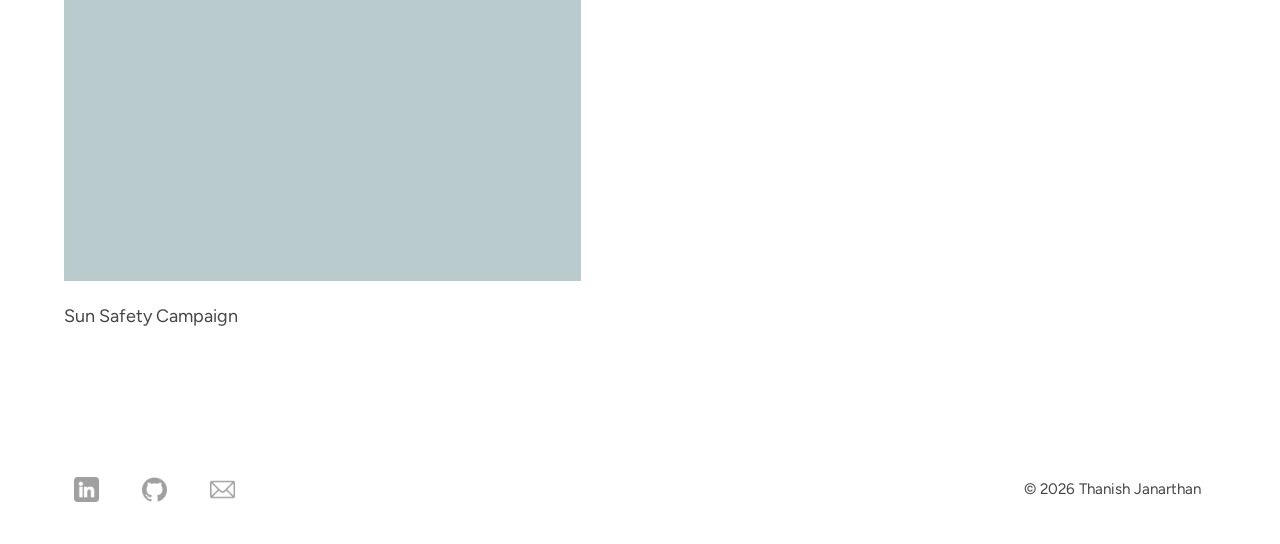
==== commit ed542420: "edited content for project 3" ====
--- a/web-files/index.html
+++ b/web-files/index.html
@@ -38,19 +38,19 @@
       <div class="projects">
         <a class="project" href="project-1.html">
           <div class="thumb wide" role="img" aria-label="EezyHome cover"></div>
-          <p class="caption">Smart home management app</p>
+          <p class="caption">Smart Home Management App</p>
         </a>
         <a class="project" href="project-2.html">
           <div class="thumb tall" role="img" aria-label="Card game workshop cover"></div>
-          <p class="caption">Interactive card game</p>
+          <p class="caption">Accessible Technology Card Game</p>
         </a>
         <a class="project" href="project-3.html">
           <div class="thumb tall teal" role="img" aria-label="Skin cancer education website cover"></div>
-          <p class="caption">Sun safety campaign</p>
+          <p class="caption">Sun Safety Campaign</p>
         </a>
         <a class="project" href="project-4.html">
-          <div class="thumb wide" role="img" aria-label="Project four cover"></div>
-          <p class="caption">Project four title</p>
+          <div class="thumb wide" role="img" aria-label="Lord Quacksalot cover"></div>
+          <p class="caption">University Capstone Project</p>
         </a>
       </div>
     </section>
--- a/web-files/style.css
+++ b/web-files/style.css
@@ -116,7 +116,7 @@
   gap: 2rem;
   padding: clamp(1.5rem, 5vw, 3.5rem) var(--pad) clamp(3rem, 8vw, 6rem);
 }
-.hero-text { flex: 1 1 32rem; max-width: 26rem; margin: 0 auto; text-align: center; }
+.hero-text { flex: 1 1 32rem; max-width: 24rem; margin: 0 auto; text-align: center; }
 .hero h1 {
   margin: 0 0 1rem;
   font-family: var(--display); font-weight: 500;
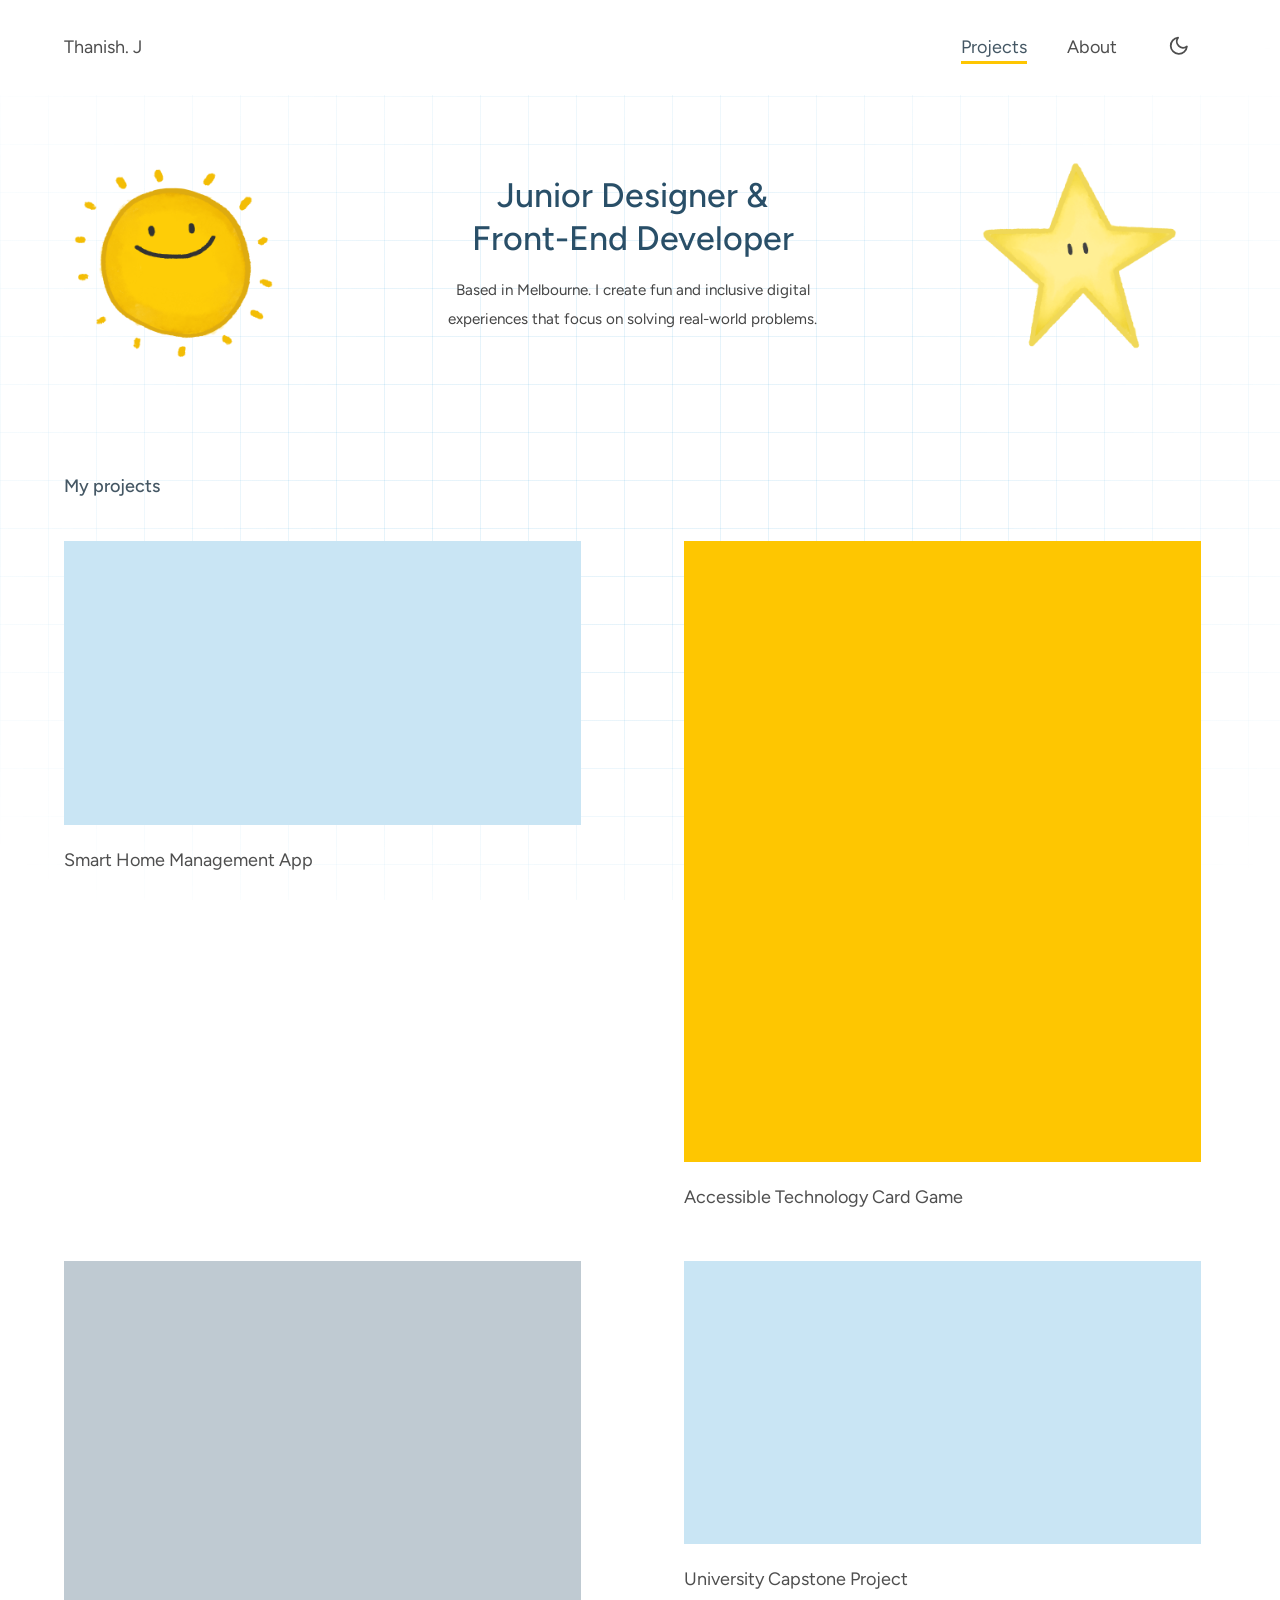
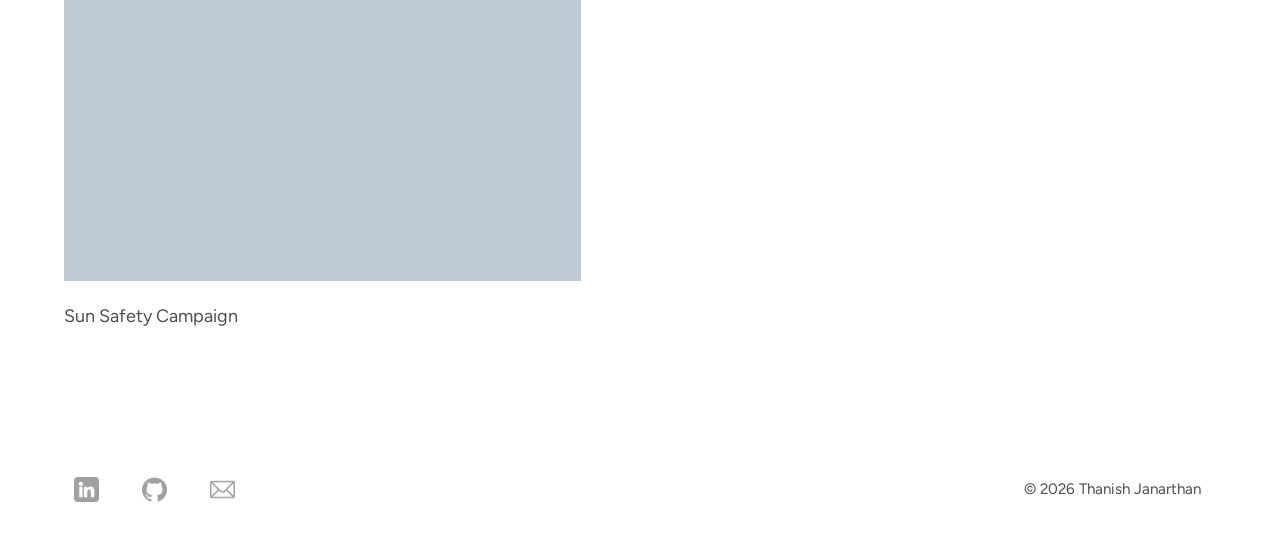
==== commit 6cdfade6: "added light and dark mode and some animations to images around the website" ====
--- a/web-files/index.html
+++ b/web-files/index.html
@@ -9,7 +9,15 @@
   <link rel="preconnect" href="https://fonts.gstatic.com" crossorigin>
   <link href="https://fonts.googleapis.com/css2?family=Figtree:ital,wght@0,300..900;1,300..900&family=Google+Sans:ital,opsz,wght@0,17..18,400..700;1,17..18,400..700&display=swap" rel="stylesheet">
   <link rel="stylesheet" href="style.css">
-  <script>document.documentElement.classList.add('js');</script>
+  <script>
+    document.documentElement.classList.add('js');
+    // Apply the saved theme (or the system preference) before the page paints
+    try {
+      var t = localStorage.getItem('theme');
+      if (!t && window.matchMedia('(prefers-color-scheme: dark)').matches) t = 'dark';
+      if (t) document.documentElement.setAttribute('data-theme', t);
+    } catch (e) {}
+  </script>
 </head>
 <body>
 
@@ -19,7 +27,12 @@
     <nav id="site-nav" aria-label="Main">
       <a href="index.html#work" aria-current="page">Projects</a>
       <a href="about.html">About</a>
+      <button type="button" class="theme-toggle" aria-label="Switch to dark mode">
+      <svg class="icon-moon" viewBox="0 0 24 24" fill="none" stroke="currentColor" stroke-width="2" stroke-linecap="round" stroke-linejoin="round" aria-hidden="true" focusable="false"><path d="M21 12.8A9 9 0 1 1 11.2 3a7 7 0 0 0 9.8 9.8z"/></svg>
+      <svg class="icon-sun" viewBox="0 0 24 24" fill="none" stroke="currentColor" stroke-width="2" stroke-linecap="round" stroke-linejoin="round" aria-hidden="true" focusable="false"><circle cx="12" cy="12" r="4"/><path d="M12 2v2M12 20v2M4.9 4.9l1.4 1.4M17.7 17.7l1.4 1.4M2 12h2M20 12h2M4.9 19.1l1.4-1.4M17.7 6.3l1.4-1.4"/></svg>
+    </button>
     </nav>
+    
   </header>
 
   <main>
@@ -66,6 +79,8 @@
     <p>© 2026 Thanish Janarthan</p>
   </footer>
 
+  <script src="motion.js" defer></script>
+  <script src="theme.js" defer></script>
   <script src="nav.js" defer></script>
 </body>
 </html>
--- a/web-files/style.css
+++ b/web-files/style.css
@@ -1,12 +1,13 @@
 :root {
   --bg: #ffffff;
-  --ink: #454545;
-  --accent: #1a535c;                /* headings, active links */
-  --accent-text: #1a535c;
-  --blue: #3da5d9;
+  --ink: #4e4e4e;
+  --accent: #294f68;                /* headings, active links */
+  --accent-text: #445764;
+  --blue: #0d94d8;
   --gold: #fec601;
   --grey: #454545;
   --tint: #c9e5f4;
+  --on-accent: #ffffff;           /* text on accent-coloured buttons */
   --max: 72rem; /* content width */
   --pad: max(clamp(1.25rem, 4vw, 2.75rem), calc((100vw - var(--max)) / 2));
   --display: "Figtree", system-ui, -apple-system, "Segoe UI", sans-serif;   /* h1, h2, big numbers */
@@ -95,7 +96,11 @@
 }
 .top nav { display: flex; gap: clamp(1.25rem, 5vw, 2.5rem); }
 .top a { padding: .5rem 0; font-weight: 400; font-size: 1.125rem; }
-.top a:hover { color: var(--accent-text); }
+.top a {
+  text-decoration: underline 3px transparent; text-underline-offset: 8px;
+  transition: color .2s, text-decoration-color .2s;
+}
+.top a:hover, .top a:focus-visible { color: var(--accent); text-decoration-color: var(--gold); }
 .top nav a[aria-current="page"] {
   color: var(--accent-text);
   text-decoration: underline 3px var(--gold);
@@ -333,7 +338,7 @@
   position: absolute; left: 50%; bottom: calc(100% + 10px);
   transform: translate(-50%, 4px);
   padding: .25rem .7rem;
-  background: var(--accent); color: #fff;
+  background: var(--accent); color: var(--on-accent);
   border-radius: 8px; font-family: var(--body); font-size: .85rem; line-height: 1.5; white-space: nowrap;
   opacity: 0; pointer-events: none;
   transition: opacity .15s, transform .15s;
@@ -364,6 +369,7 @@
   .hero .art:first-child { justify-self: start; }
   .hero .art:last-child { justify-self: end; }
   .hero-text { max-width: none; margin: 0; }
+  .hero-text p { padding-left: 1.5rem; padding-right: 1.5rem;}
 
   /* Projects: single column */
   .projects { grid-template-columns: 1fr; gap: 2.5rem; }
@@ -472,10 +478,10 @@
   position: relative;
   padding: 1.25rem 1.25rem 1.5rem;
   border-radius: 22px;
-  background: color-mix(in srgb, var(--blue) 14%, var(--bg));
-}
-.tool-group:nth-child(2) { background: color-mix(in srgb, var(--gold) 24%, var(--bg)); }
-.tool-group:nth-child(3) { background: color-mix(in srgb, var(--accent) 13%, var(--bg)); }
+  background: color-mix(in srgb, var(--tint) 30%, var(--bg));
+}
+.tool-group:nth-child(2) { background: color-mix(in srgb, var(--tint) 30%, var(--bg)); }
+.tool-group:nth-child(3) { background: color-mix(in srgb, var(--tint) 30%, var(--bg)); }
 
 .tool-group h3 { margin: 0; font-size: 1.25rem; font-weight: 600; color: var(--accent); margin-bottom: 1.5rem;}
 .tool-tag { margin: .1rem 0 1.5rem; font-size: .9rem; color: var(--grey); }
@@ -490,7 +496,7 @@
 .connect-icon {
   display: grid; place-items: center; width: 100%; height: 100%;
   border-radius: 50%;
-  background: var(--accent); color: #fff;
+  background: var(--accent); color: var(--on-accent);
   box-shadow: 0 8px 18px rgba(0, 0, 0, .18);
   transition: transform .3s cubic-bezier(.34, 1.56, .64, 1);
 }
@@ -523,4 +529,96 @@
 }
 @media (prefers-reduced-motion: reduce) {
   .connect-icon, .connect-bubble { transition: none; }
+}
+
+/* ===== Micro animations: home illustrations, project images, About portrait ===== */
+@keyframes pop-in-left  { from { opacity: 0; transform: rotate(-35deg) scale(.7); } to { opacity: 1; transform: none; } }
+@keyframes pop-in-right { from { opacity: 0; transform: rotate(35deg)  scale(.7); } to { opacity: 1; transform: none; } }
+@keyframes portrait-in  { from { opacity: 0; transform: translateY(18px) rotate(-4deg) scale(.96); } to { opacity: 1; transform: none; } }
+@keyframes sway  { from { transform: rotate(-5deg); } to { transform: rotate(5deg); } }
+@keyframes float { from { transform: translateY(0); } to { transform: translateY(-7px); } }
+
+/* Home: sun and star pop in when the page loads, then drift gently */
+.hero .art img { transition: transform .45s cubic-bezier(.34, 1.56, .64, 1); }
+.hero .art:first-child img { animation: pop-in-left  .9s cubic-bezier(.34, 1.56, .64, 1) .1s  backwards; }
+.hero .art:last-child img  { animation: pop-in-right .9s cubic-bezier(.34, 1.56, .64, 1) .25s backwards; }
+.hero .art:first-child { animation: sway  6s ease-in-out 1s infinite alternate; }
+.hero .art:last-child  { animation: float 4s ease-in-out 1s infinite alternate; }
+
+/* Home: project images lean and lift on hover, the picture inside zooms a little */
+.thumb { overflow: hidden; }
+.project .thumb { transition: transform .35s cubic-bezier(.34, 1.56, .64, 1), box-shadow .35s; }
+.project .thumb img { transition: transform .6s cubic-bezier(.22, 1, .36, 1); }
+.project:active .thumb { transform: scale(.98); }
+
+/* About: portrait settles in on load and tilts on hover */
+.portrait img, .portrait-ph { transition: transform .45s cubic-bezier(.34, 1.56, .64, 1); }
+
+/* Hover effects only on devices that can hover */
+@media (hover: hover) {
+  .hero .art:first-child img:hover { transform: rotate(-10deg) scale(1.05); }
+  .hero .art:last-child img:hover  { transform: rotate(10deg) scale(1.05); }
+  .project:nth-child(odd):hover  .thumb { transform: translateY(-6px) rotate(-.8deg); box-shadow: 0 10px 10px rgb(180, 180, 180, 0.25); }
+  .project:nth-child(even):hover .thumb { transform: translateY(-6px) rotate(.8deg);  box-shadow: 0 10px 10px rgba(180, 180, 180, 0.25); }
+  .project:hover .thumb img { transform: scale(1.05); }
+  .portrait img:hover, .portrait-ph:hover { transform: rotate(-2.5deg) scale(1.03); }
+}
+
+/* Scroll reveal: cards and tool groups fade up as they come into view (added by motion.js) */
+.reveal { opacity: 0; transform: translateY(24px); transition: opacity .6s ease var(--d, 0ms), transform .6s cubic-bezier(.22, 1, .36, 1) var(--d, 0ms); }
+.reveal.in { opacity: 1; transform: none; }
+
+@media (prefers-reduced-motion: reduce) {
+  .hero .art, .hero .art img, .portrait img, .portrait-ph { animation: none; transition: none; }
+  .project .thumb, .project .thumb img { transition: none; }
+  .reveal { opacity: 1; transform: none; transition: none; }
+}
+
+@media (prefers-reduced-motion: reduce) {
+  .top a { transition: none; }
+}
+
+/* ===== Dark theme (switched by the button in the header) ===== */
+:root[data-theme="dark"] {
+  color-scheme: dark;
+  --bg: #0f1a22;
+  --ink: #e4e8ec;
+  --accent: #8cc8ea;
+  --accent-text: #8cc8ea;
+  --grey: #c4ccd3;
+  --tint: #1c3548;
+  --on-accent: #0f1a22;
+}
+/* Keep logos readable: tool tiles stay light, grey footer icons flip to light */
+:root[data-theme="dark"] .tool { background: #eef1f4; }
+:root[data-theme="dark"] .foot .social img { filter: invert(1) brightness(1.15); }
+
+/* Theme button: sits at the right of the header (only shown when JavaScript is on) */
+.theme-toggle { display: none; }
+.js .theme-toggle {
+  order: 3; display: grid; place-items: center;
+  width: 2.75rem; height: 2.75rem; padding: 0;
+  background: none; border: 0; border-radius: 50%;
+  color: var(--ink); cursor: pointer;
+  transition: background-color .2s, transform .3s cubic-bezier(.34, 1.56, .64, 1);
+}
+.top nav { order: 2; margin-left: auto; }
+.nav-toggle { order: 4; }
+.theme-toggle svg { width: 1.35rem; height: 1.35rem; }
+.theme-toggle .icon-sun { display: none; }
+:root[data-theme="dark"] .theme-toggle .icon-sun { display: block; }
+:root[data-theme="dark"] .theme-toggle .icon-moon { display: none; }
+.js .theme-toggle:hover { background: color-mix(in srgb, var(--gold) 30%, transparent); transform: rotate(15deg); }
+.theme-toggle:focus-visible { outline: 2px solid var(--accent); outline-offset: 2px; }
+@media (max-width: 640px) {
+  .js .theme-toggle { margin-left: auto; margin-right: .25rem; }
+}
+
+/* Smooth colour fade while the theme switches */
+html.theme-anim, html.theme-anim *, html.theme-anim *::before, html.theme-anim *::after {
+  transition: background-color .35s ease, color .35s ease, border-color .35s ease, box-shadow .35s ease !important;
+}
+@media (prefers-reduced-motion: reduce) {
+  .js .theme-toggle { transition: none; }
+  html.theme-anim, html.theme-anim *, html.theme-anim *::before, html.theme-anim *::after { transition: none !important; }
 }
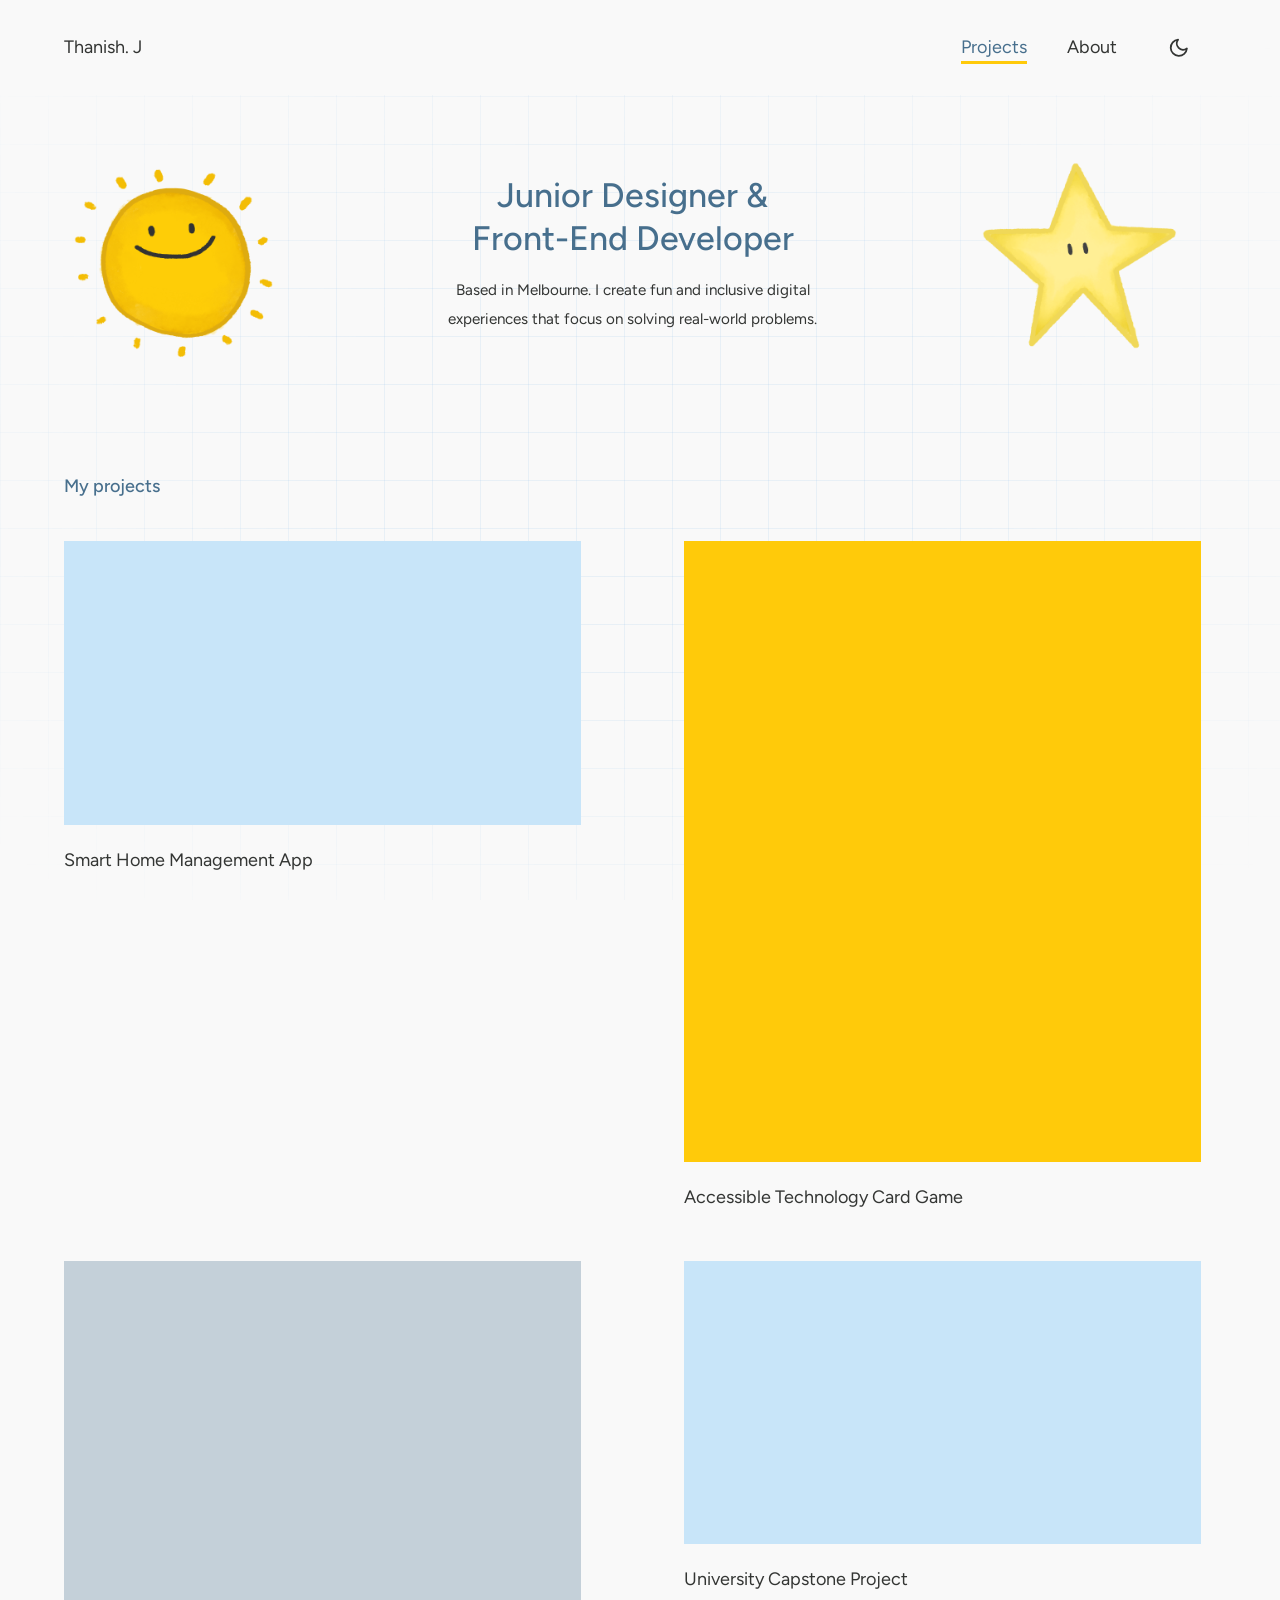
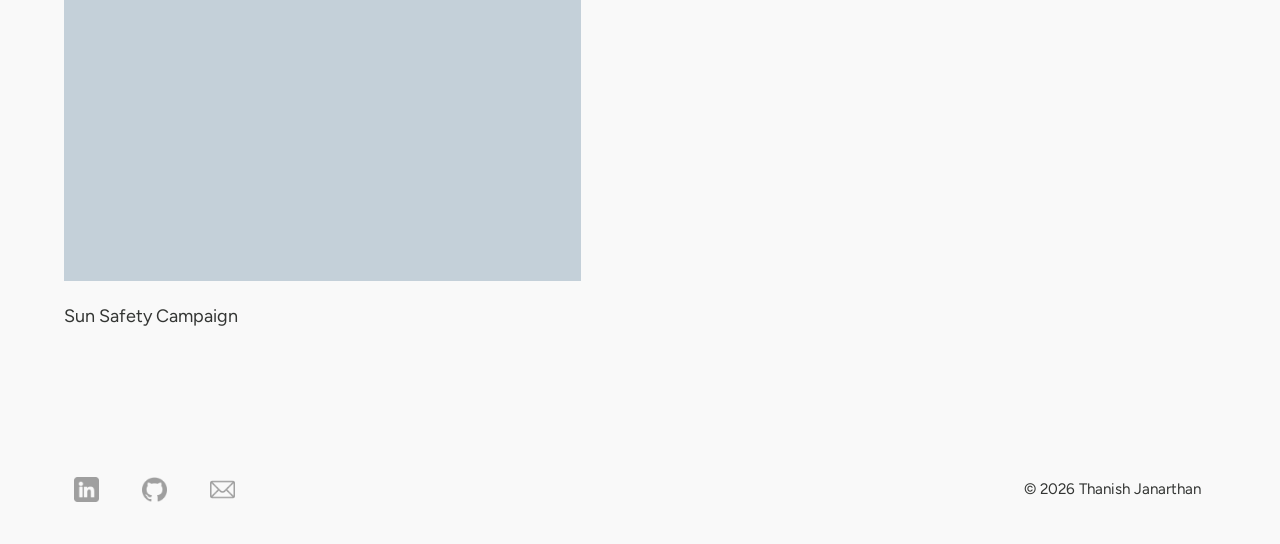
==== commit 6485a982: "changed color palette" ====
--- a/web-files/index.html
+++ b/web-files/index.html
@@ -27,12 +27,11 @@
     <nav id="site-nav" aria-label="Main">
       <a href="index.html#work" aria-current="page">Projects</a>
       <a href="about.html">About</a>
-      <button type="button" class="theme-toggle" aria-label="Switch to dark mode">
+    </nav>
+    <button type="button" class="theme-toggle" aria-label="Switch to dark mode">
       <svg class="icon-moon" viewBox="0 0 24 24" fill="none" stroke="currentColor" stroke-width="2" stroke-linecap="round" stroke-linejoin="round" aria-hidden="true" focusable="false"><path d="M21 12.8A9 9 0 1 1 11.2 3a7 7 0 0 0 9.8 9.8z"/></svg>
       <svg class="icon-sun" viewBox="0 0 24 24" fill="none" stroke="currentColor" stroke-width="2" stroke-linecap="round" stroke-linejoin="round" aria-hidden="true" focusable="false"><circle cx="12" cy="12" r="4"/><path d="M12 2v2M12 20v2M4.9 4.9l1.4 1.4M17.7 17.7l1.4 1.4M2 12h2M20 12h2M4.9 19.1l1.4-1.4M17.7 6.3l1.4-1.4"/></svg>
     </button>
-    </nav>
-    
   </header>
 
   <main>
--- a/web-files/style.css
+++ b/web-files/style.css
@@ -1,30 +1,21 @@
 :root {
-  --bg: #ffffff;
-  --ink: #4e4e4e;
-  --accent: #294f68;                /* headings, active links */
-  --accent-text: #445764;
-  --blue: #0d94d8;
-  --gold: #fec601;
-  --grey: #454545;
-  --tint: #c9e5f4;
-  --on-accent: #ffffff;           /* text on accent-coloured buttons */
+  /* Palette: #5aa9e6  #7fc8f8  #f9f9f9  #ffca0a  #333533 */
+  --bg: #f9f9f9;
+  --ink: #333533;
+  --accent: #476f8d;                /* headings, active links: a darker #5aa9e6 so text stays readable */
+  --accent-text: #476f8d;
+  --blue: #5aa9e6;
+  --sky: #7fc8f8;
+  --gold: #ffca0a;
+  --grey: #333533;
+  --tint: color-mix(in srgb, #7fc8f8 40%, #f9f9f9);
+  --on-accent: #f9f9f9;           /* text on accent-coloured buttons */
   --max: 72rem; /* content width */
   --pad: max(clamp(1.25rem, 4vw, 2.75rem), calc((100vw - var(--max)) / 2));
   --display: "Figtree", system-ui, -apple-system, "Segoe UI", sans-serif;   /* h1, h2, big numbers */
   --alt: "Figtree", system-ui, sans-serif;                      /* h3, h4 */
   --body: "Figtree", system-ui, -apple-system, "Segoe UI", sans-serif;
 }
-
-/* @media (prefers-color-scheme: dark) {
-  :root {
-    --bg: #123d44;
-    --ink: #f5f5f5;
-    --accent: #8fd0f0;
-    --accent-text: #8fd0f0;
-    --grey: #f5f5f5;
-    --tint: #1a535c;
-  }
-} */
 
 *, *::before, *::after { box-sizing: border-box; }
 html { scroll-behavior: smooth; scrollbar-gutter: stable; -webkit-text-size-adjust: 100%; }
@@ -257,7 +248,7 @@
 .step::before {
   content: counter(step);
   display: grid; place-items: center; width: 2rem; height: 2rem; margin-bottom: .75rem;
-  border-radius: 50%; background: var(--gold); color: #1a1a1a; font-family: var(--display);
+  border-radius: 50%; background: var(--gold); color: #333533; font-family: var(--display);
 }
 .step h3 { margin: 0 0 .25rem; font-family: var(--alt); font-weight: 400; font-size: 1.125rem; color: var(--accent); }
 .step p { margin: 0; line-height: 1.6; }
@@ -558,8 +549,8 @@
 @media (hover: hover) {
   .hero .art:first-child img:hover { transform: rotate(-10deg) scale(1.05); }
   .hero .art:last-child img:hover  { transform: rotate(10deg) scale(1.05); }
-  .project:nth-child(odd):hover  .thumb { transform: translateY(-6px) rotate(-.8deg); box-shadow: 0 10px 10px rgb(180, 180, 180, 0.25); }
-  .project:nth-child(even):hover .thumb { transform: translateY(-6px) rotate(.8deg);  box-shadow: 0 10px 10px rgba(180, 180, 180, 0.25); }
+  .project:nth-child(odd):hover  .thumb { transform: translateY(-6px) rotate(-.8deg); box-shadow: 0 5px 10px rgba(48, 48, 48, 0.1); }
+  .project:nth-child(even):hover .thumb { transform: translateY(-6px) rotate(.8deg);  box-shadow: 0 5px 10px rgba(48, 48, 48, 0.1); }
   .project:hover .thumb img { transform: scale(1.05); }
   .portrait img:hover, .portrait-ph:hover { transform: rotate(-2.5deg) scale(1.03); }
 }
@@ -581,23 +572,23 @@
 /* ===== Dark theme (switched by the button in the header) ===== */
 :root[data-theme="dark"] {
   color-scheme: dark;
-  --bg: #0f1a22;
-  --ink: #e4e8ec;
-  --accent: #8cc8ea;
-  --accent-text: #8cc8ea;
-  --grey: #c4ccd3;
-  --tint: #1c3548;
-  --on-accent: #0f1a22;
+  --bg: #333533;
+  --ink: #f9f9f9;
+  --accent: #7fc8f8;
+  --accent-text: #7fc8f8;
+  --grey: #f9f9f9;
+  --tint: color-mix(in srgb, #5aa9e6 24%, #333533);
+  --on-accent: #333533;
 }
 /* Keep logos readable: tool tiles stay light, grey footer icons flip to light */
-:root[data-theme="dark"] .tool { background: #eef1f4; }
+:root[data-theme="dark"] .tool { background: #f9f9f9; }
 :root[data-theme="dark"] .foot .social img { filter: invert(1) brightness(1.15); }
 
 /* Theme button: sits at the right of the header (only shown when JavaScript is on) */
 .theme-toggle { display: none; }
 .js .theme-toggle {
   order: 3; display: grid; place-items: center;
-  width: 2.75rem; height: 2.75rem; padding: 0;
+  width: 2.75rem; height: 2.75rem; padding: 0; margin-left: 2.5rem;
   background: none; border: 0; border-radius: 50%;
   color: var(--ink); cursor: pointer;
   transition: background-color .2s, transform .3s cubic-bezier(.34, 1.56, .64, 1);
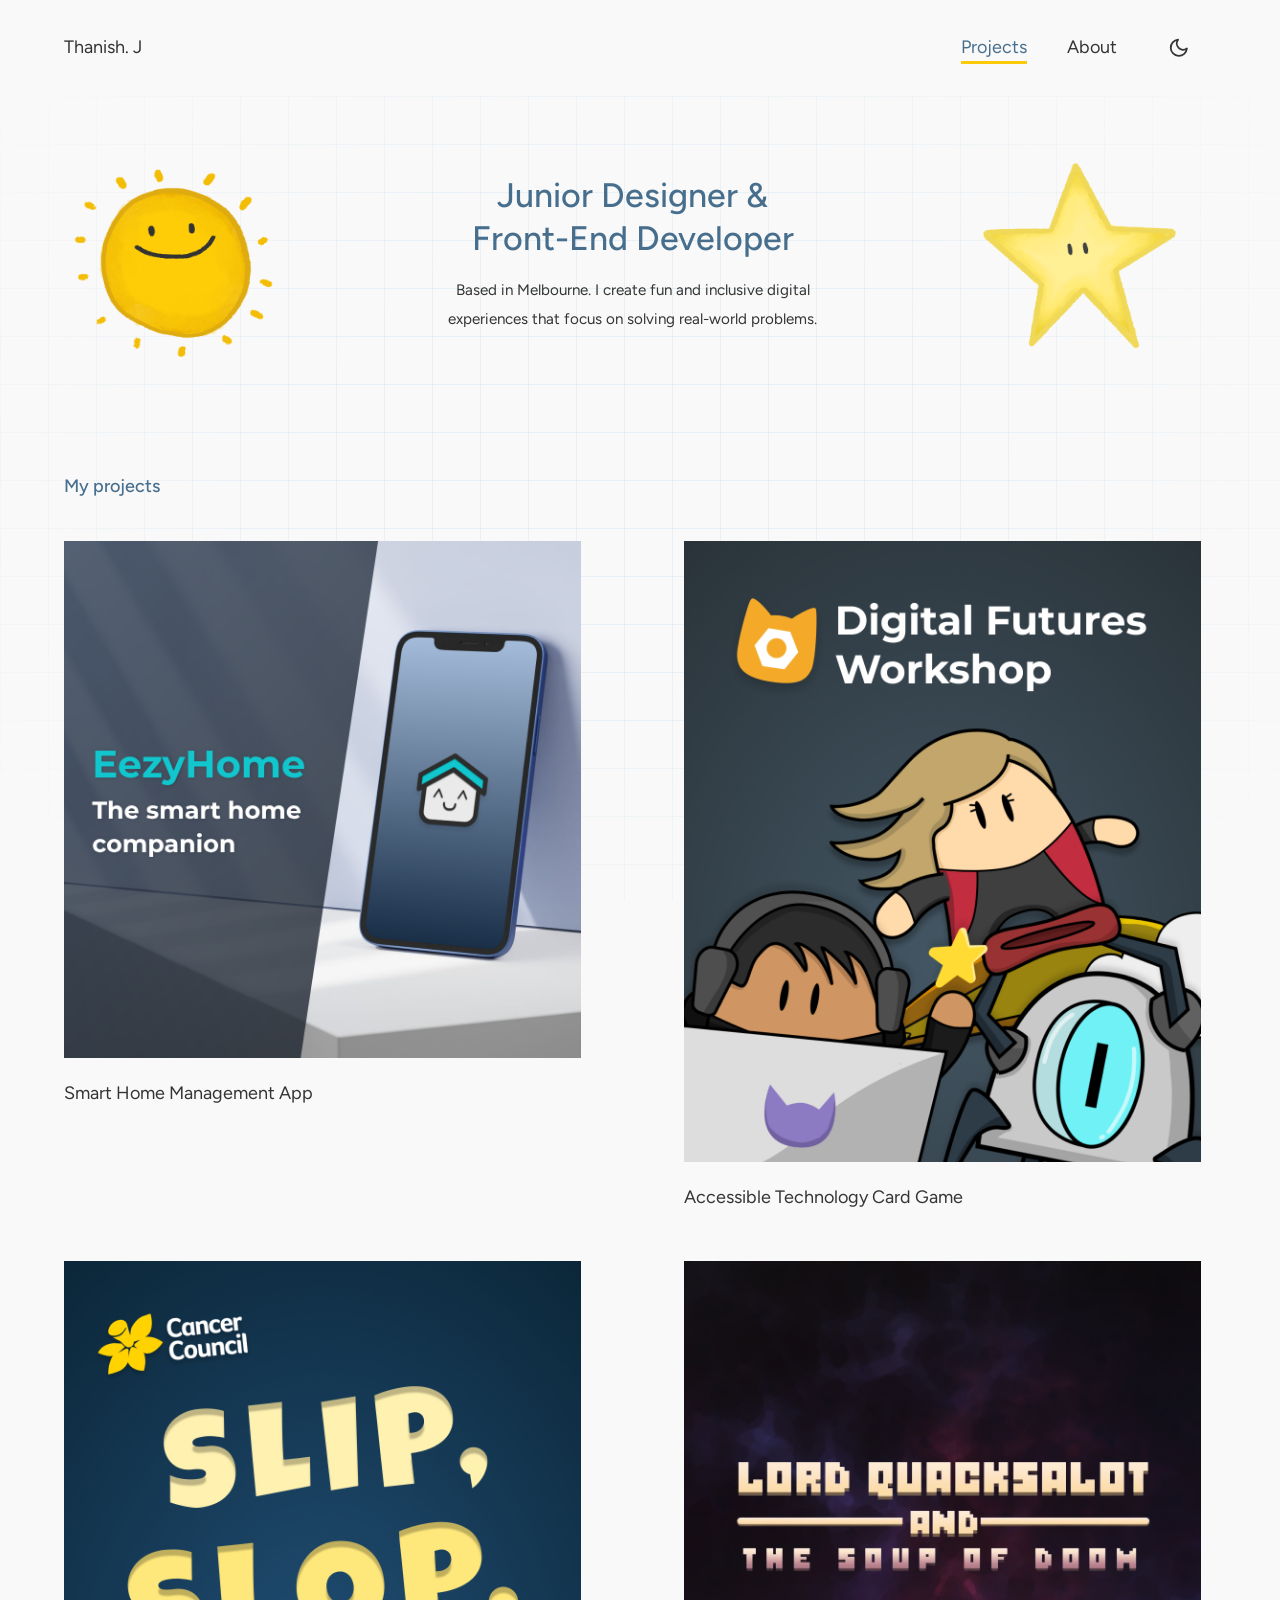
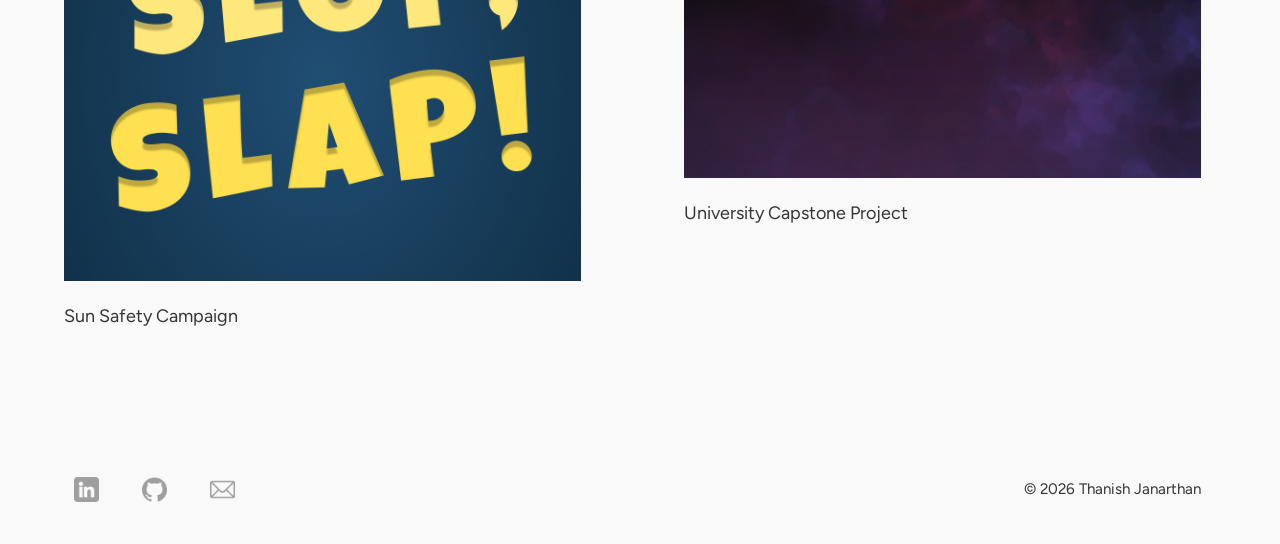
==== commit 369c61b6: "added thumbnails" ====
--- a/web-files/index.html
+++ b/web-files/index.html
@@ -37,31 +37,31 @@
   <main>
 
     <section class="hero">
-      <div class="art" role="img" aria-label="Left illustration placeholder"><img src="images/sun.png" alt="" /></div>
+      <div class="art" role="img" aria-label="Left illustration"><img src="images/sun.png" alt="" /></div>
       <div class="hero-text">
         <h1>Junior Designer & <br> Front-End Developer</h1>
         <p>Based in Melbourne. I create fun and inclusive digital experiences that focus on solving real-world problems.</p>
       </div>
-      <div class="art" role="img" aria-label="Right illustration placeholder"><img src="images/star.png" alt="" /></div>
+      <div class="art" role="img" aria-label="Right illustration"><img src="images/star.png" alt="" /></div>
     </section>
 
     <section id="work" class="work">
       <h2 class="label">My projects</h2>
       <div class="projects">
         <a class="project" href="project-1.html">
-          <div class="thumb wide" role="img" aria-label="EezyHome cover"></div>
+          <div class="thumb wide" role="img" aria-label="EezyHome cover"><img src="images/thumbnails/EezyHome.png" alt="" /></div>
           <p class="caption">Smart Home Management App</p>
         </a>
         <a class="project" href="project-2.html">
-          <div class="thumb tall" role="img" aria-label="Card game workshop cover"></div>
+          <div class="thumb tall" role="img" aria-label="Card game workshop cover"><img src="images/thumbnails/Cardgame.png" alt="" /></div>
           <p class="caption">Accessible Technology Card Game</p>
         </a>
         <a class="project" href="project-3.html">
-          <div class="thumb tall teal" role="img" aria-label="Skin cancer education website cover"></div>
+          <div class="thumb tall teal" role="img" aria-label="Skin cancer education website cover"><img src="images/thumbnails/Sunsafety.png" alt="" /></div>
           <p class="caption">Sun Safety Campaign</p>
         </a>
         <a class="project" href="project-4.html">
-          <div class="thumb wide" role="img" aria-label="Lord Quacksalot cover"></div>
+          <div class="thumb wide" role="img" aria-label="Lord Quacksalot cover"><img src="images/thumbnails/LQASOD.png" alt="" /></div>
           <p class="caption">University Capstone Project</p>
         </a>
       </div>
--- a/web-files/style.css
+++ b/web-files/style.css
@@ -132,7 +132,7 @@
 .work { padding: 0 var(--pad) clamp(4rem, 9vw, 7rem); }
 .projects { display: grid; grid-template-columns: 1fr 1fr; gap: 3rem clamp(2rem, 8vw, 7rem); align-items: start; }
 .thumb { width: 100%; background: var(--tint); transition: opacity .2s; }
-.thumb.wide { aspect-ratio: 480 / 263; }
+.thumb.wide { aspect-ratio: 1/1; }
 .thumb.tall { aspect-ratio: 350 / 420; width: 100%; background: var(--gold); }
 .thumb.teal { background: color-mix(in srgb, var(--accent) 30%, var(--bg)); }
 .thumb img { width: 100%; height: 100%; object-fit: cover; display: block; }
